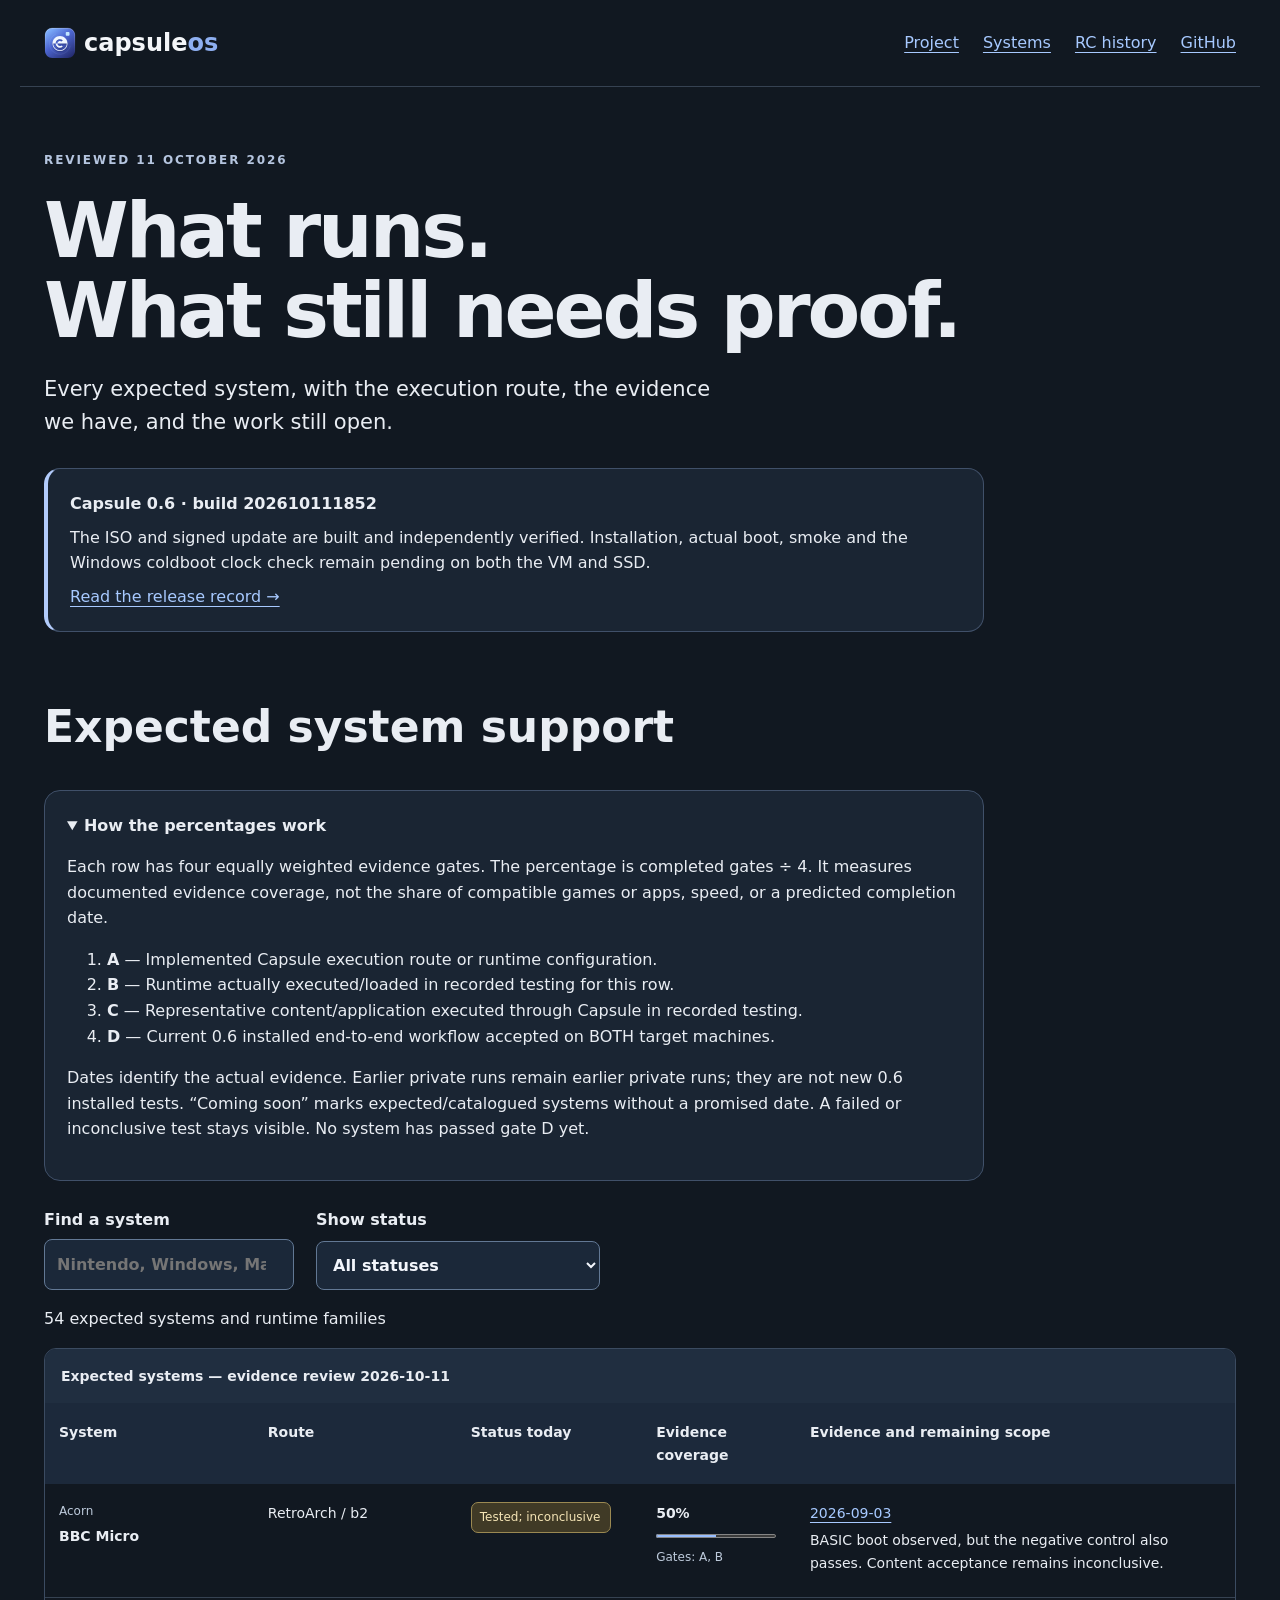
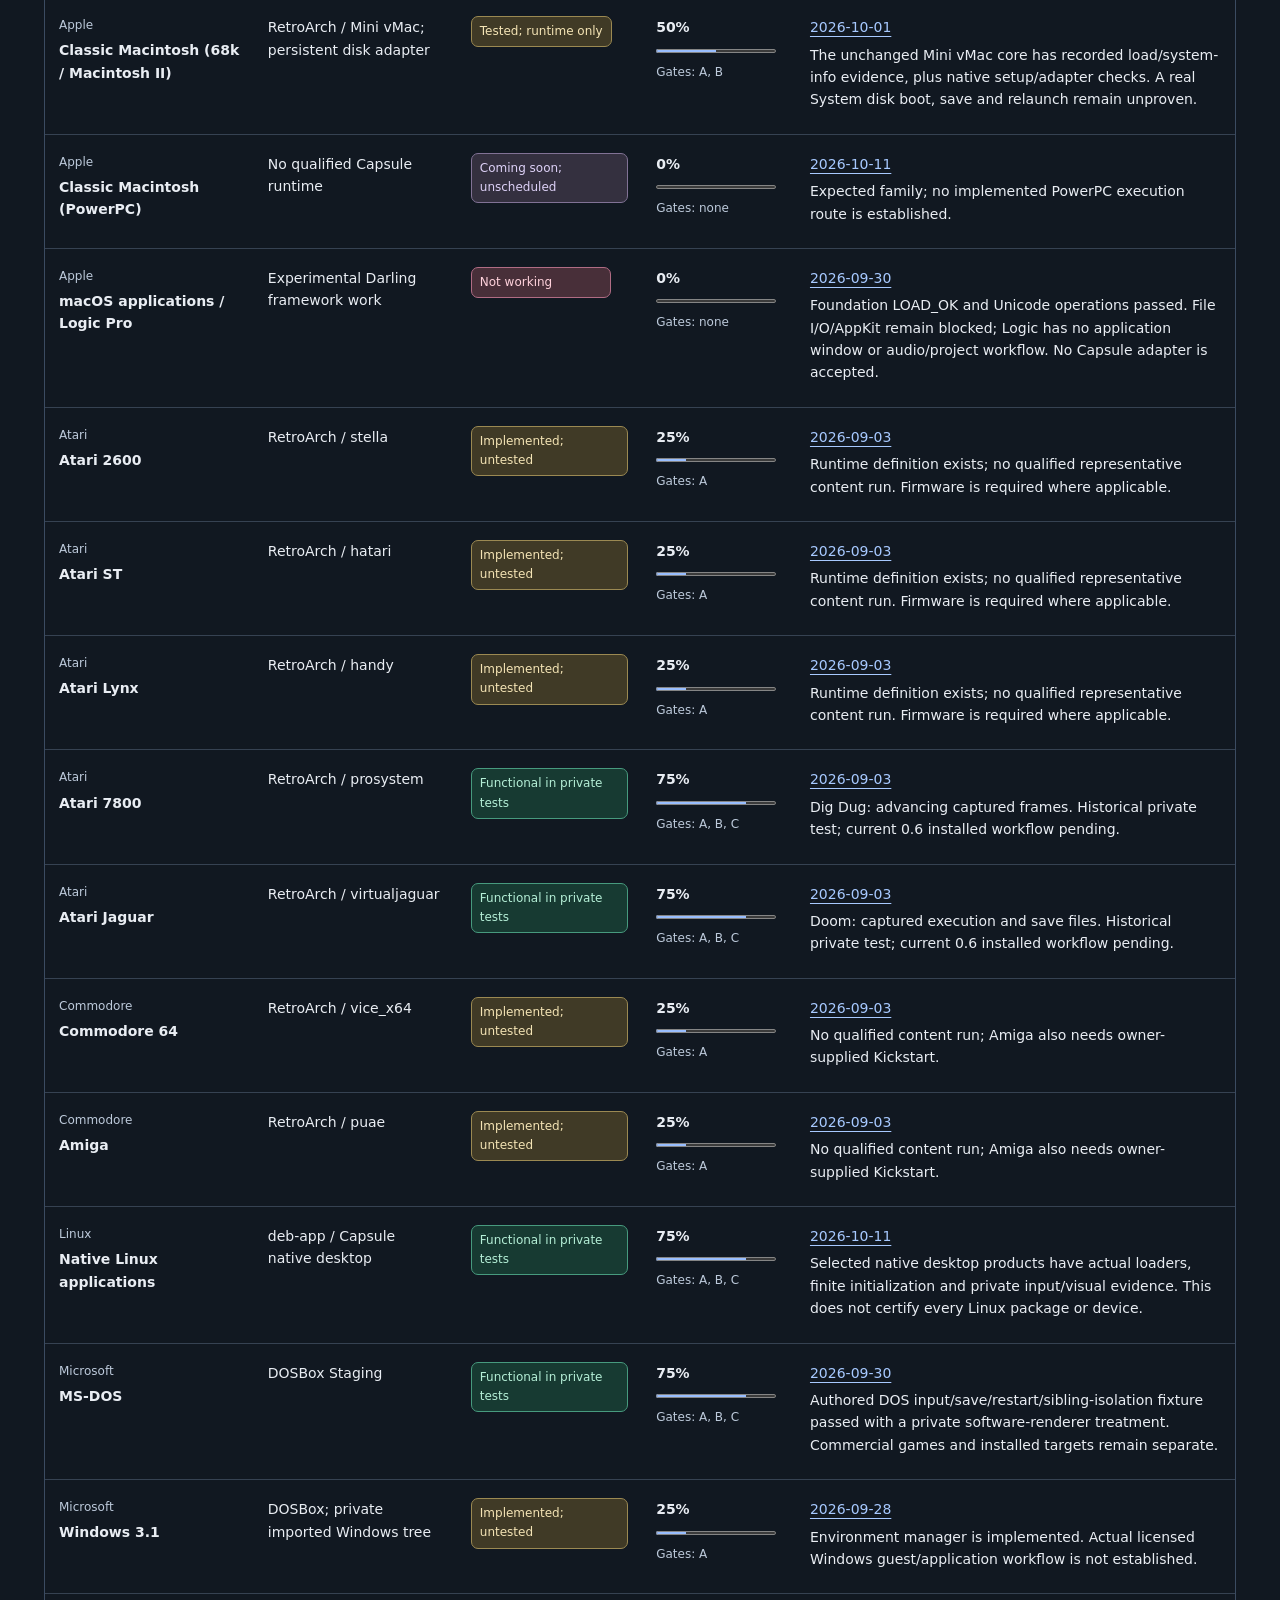
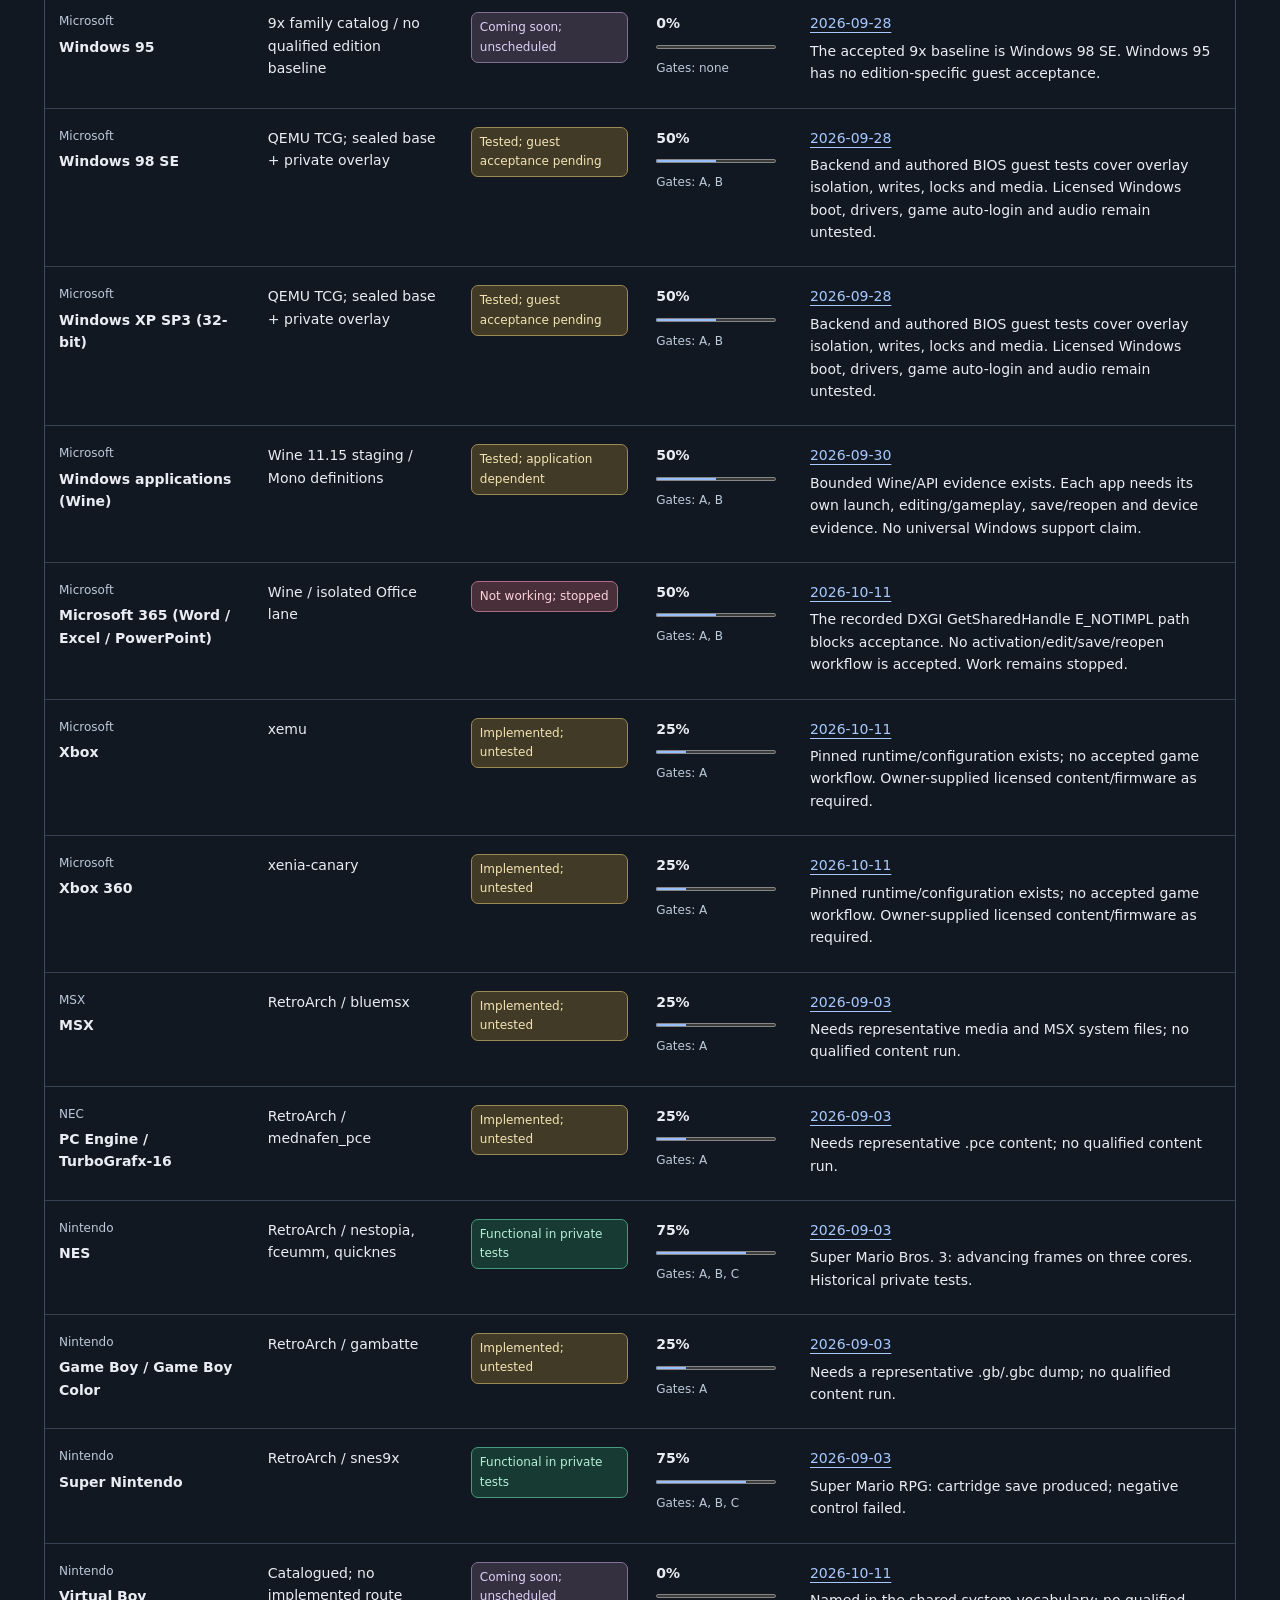
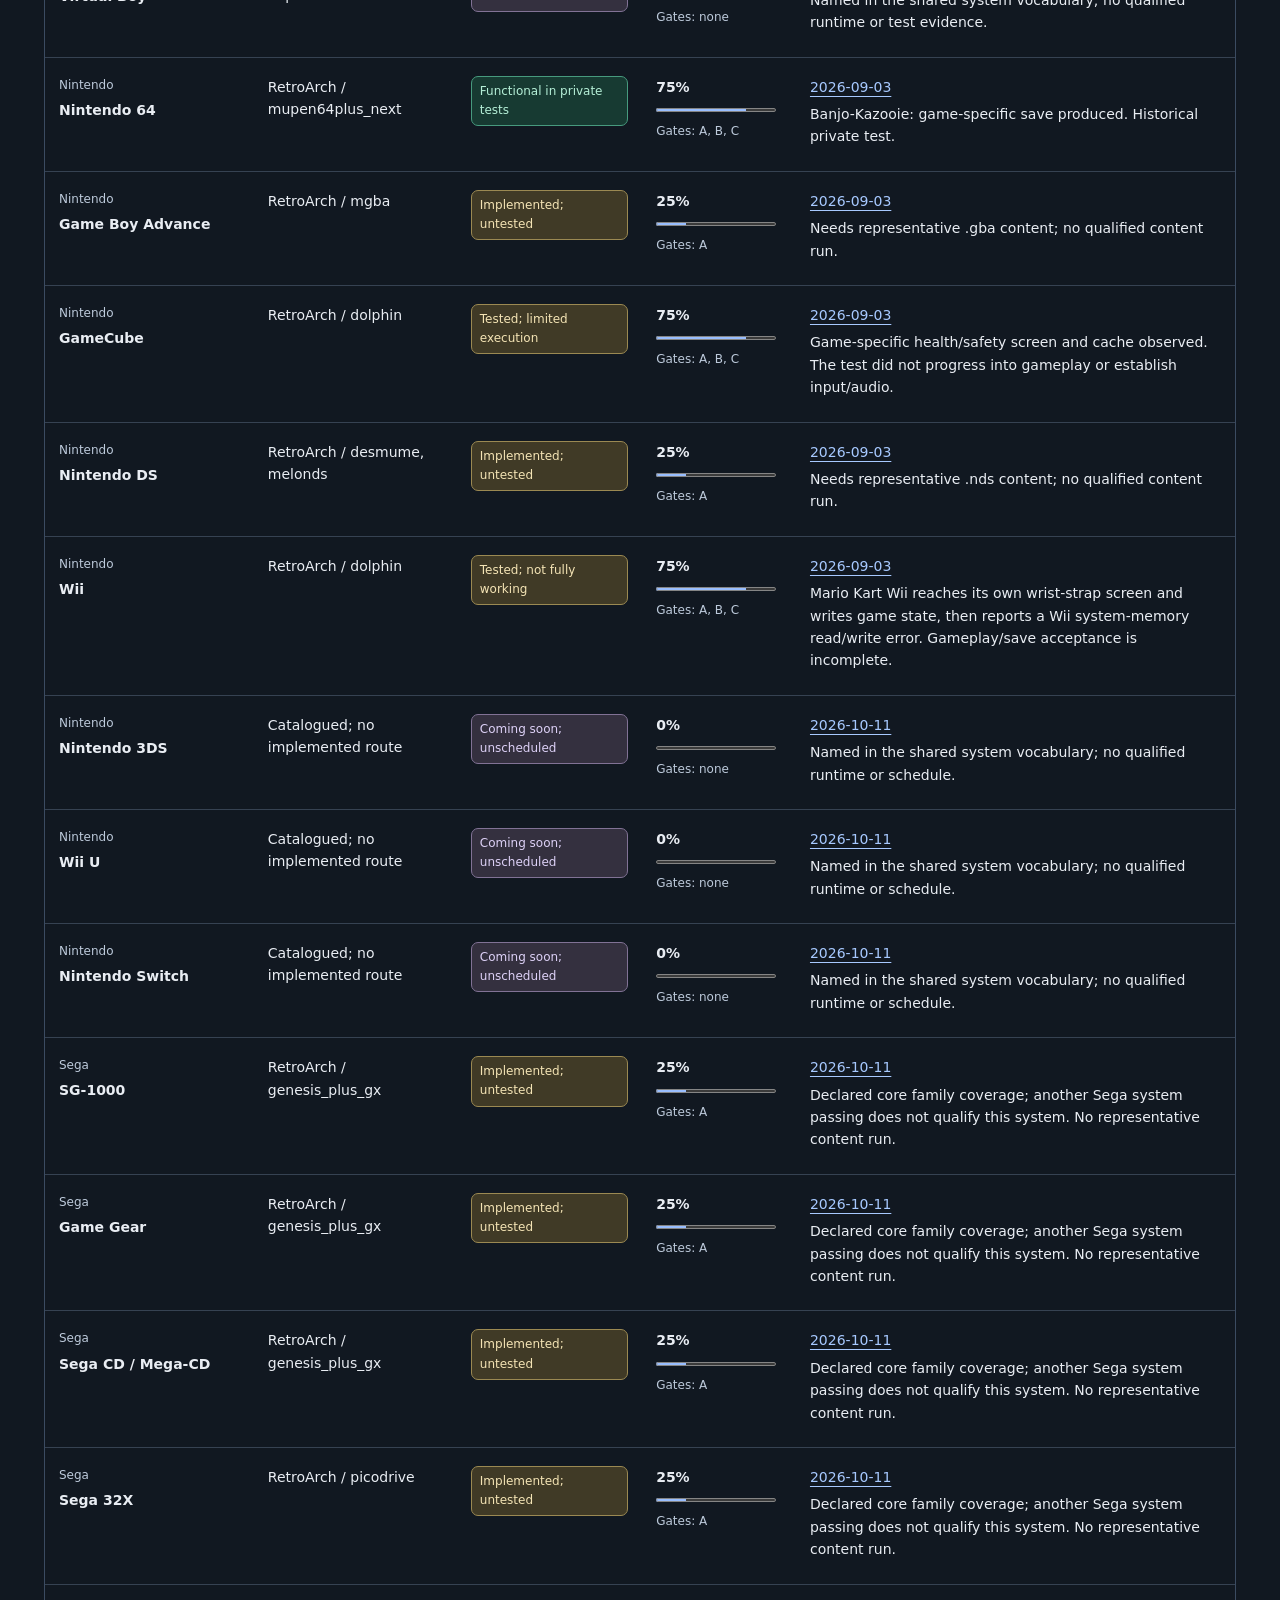
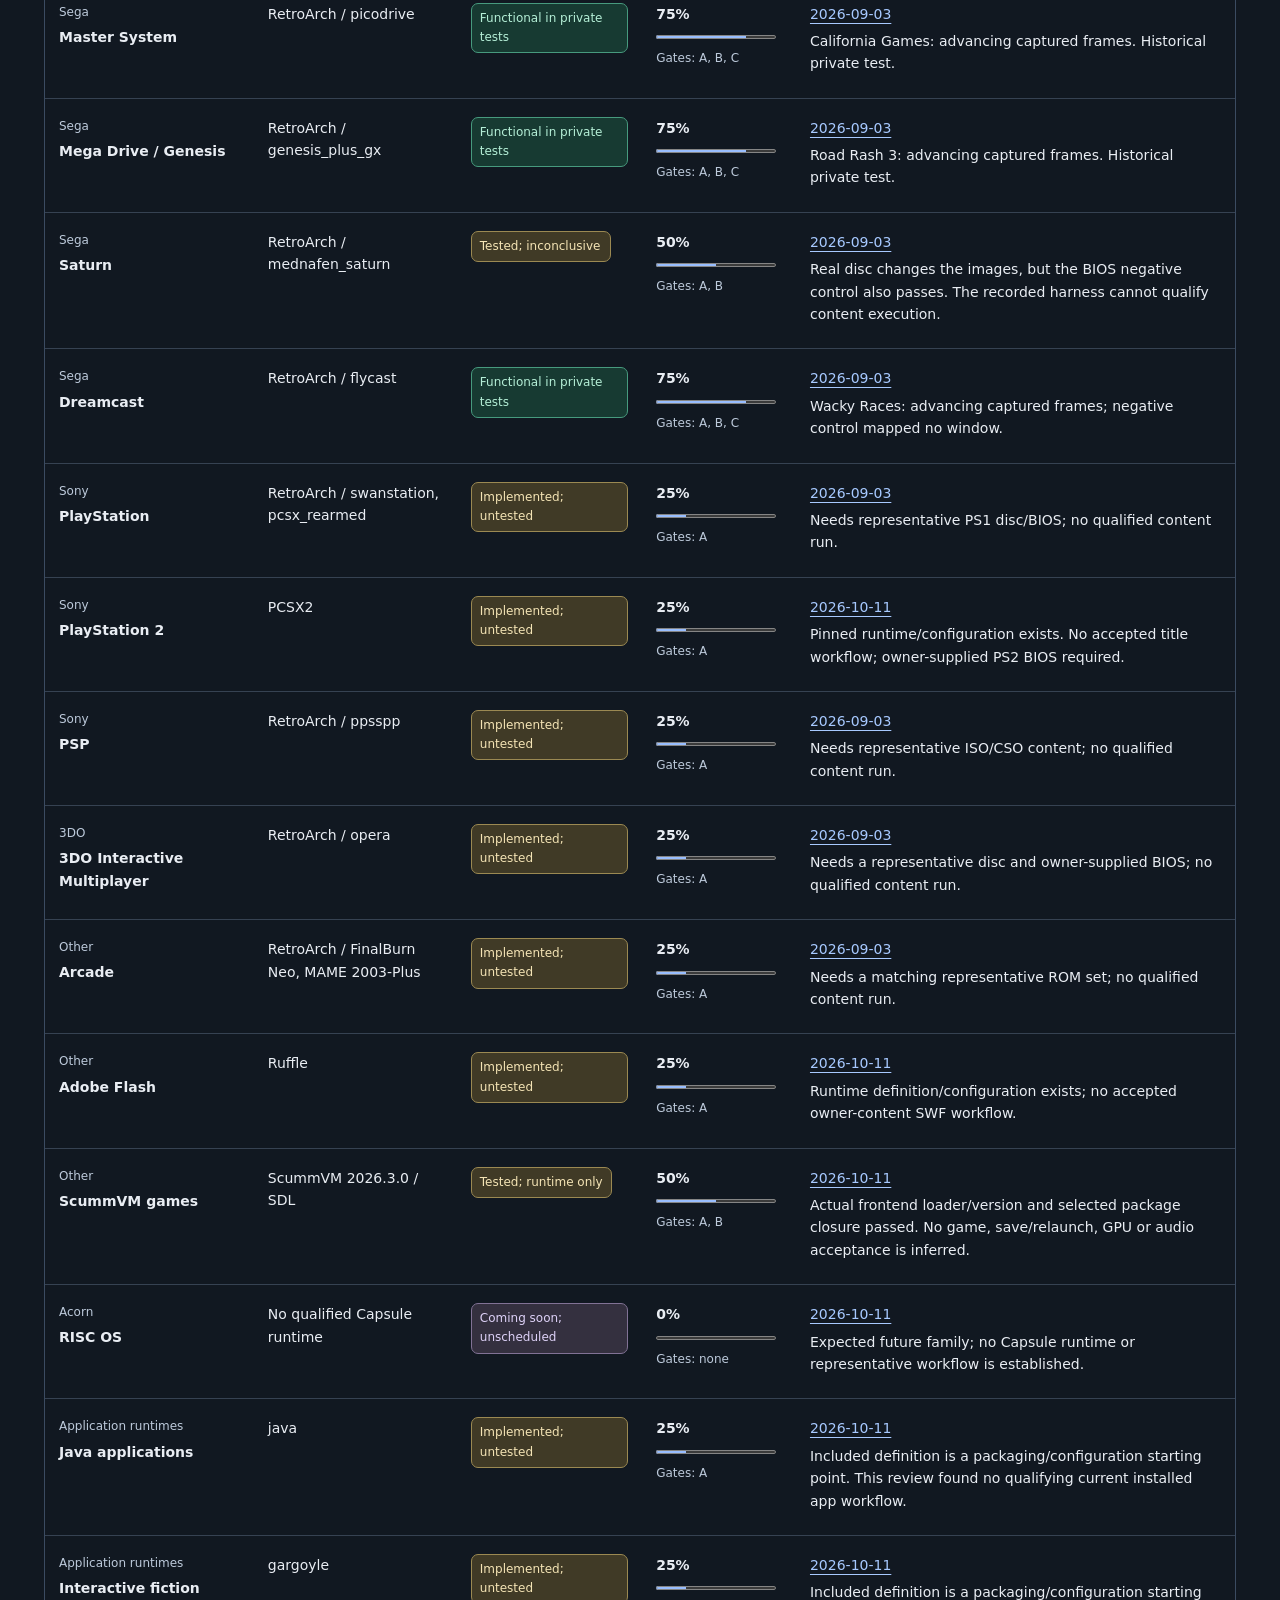
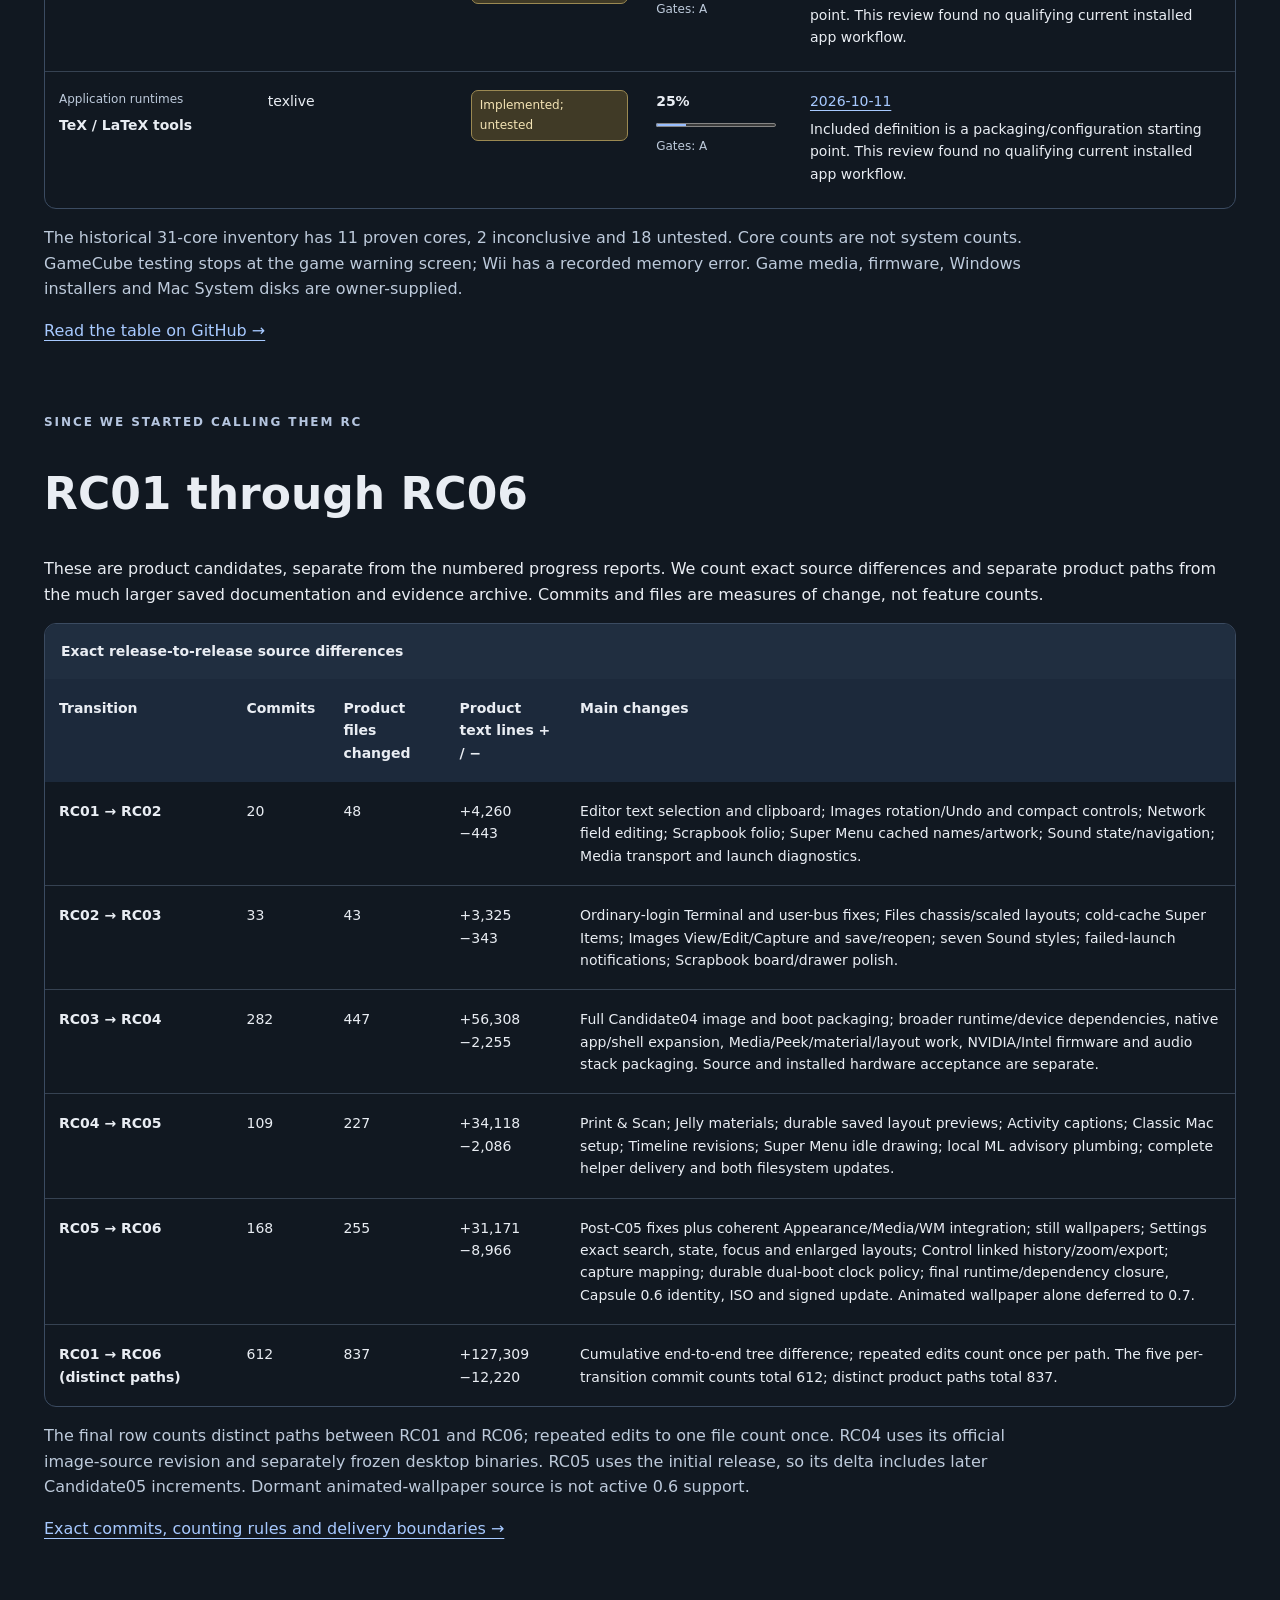
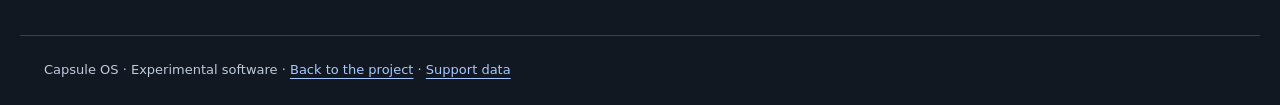
==== support.html @ b817afa3 "Publish expected-system support evidence and RC01-06 change history" ====
<!doctype html><html lang="en"><head><meta charset="utf-8"><meta name="viewport" content="width=device-width,initial-scale=1"><meta name="description" content="Capsule OS expected system support, dated testing evidence, and release candidate changes."><title>Capsule OS — Support and release history</title><link rel="icon" href="assets/encapsulator.svg"><link rel="stylesheet" href="support.css"><script src="support.js" defer></script></head><body><a class="skip" href="#main">Skip to support table</a><header><a class="brand" href="index.html"><img src="assets/encapsulator.svg" width="32" height="32" alt="">capsule<span>os</span></a><nav aria-label="Main navigation"><a href="index.html">Project</a><a href="#systems">Systems</a><a href="#history">RC history</a><a href="https://github.com/JonAlexInc/capsule-os">GitHub</a></nav></header><main id="main"><section class="intro"><p class="eyebrow">REVIEWED 11 OCTOBER 2026</p><h1>What runs.<br>What still needs proof.</h1><p>Every expected system, with the execution route, the evidence we have, and the work still open.</p><div class="release"><strong>Capsule 0.6 · build 202610111852</strong><p>The ISO and signed update are built and independently verified. Installation, actual boot, smoke and the Windows coldboot clock check remain pending on both the VM and SSD.</p><a href="CANDIDATE06-RELEASE-STATUS.md">Read the release record →</a></div></section><section id="systems"><h2>Expected system support</h2><details open class="method"><summary>How the percentages work</summary><p>Each row has four equally weighted evidence gates. The percentage is completed gates ÷ 4. It measures documented evidence coverage, not the share of compatible games or apps, speed, or a predicted completion date.</p><ol><li><strong>A</strong> — Implemented Capsule execution route or runtime configuration.</li><li><strong>B</strong> — Runtime actually executed/loaded in recorded testing for this row.</li><li><strong>C</strong> — Representative content/application executed through Capsule in recorded testing.</li><li><strong>D</strong> — Current 0.6 installed end-to-end workflow accepted on BOTH target machines.</li></ol><p>Dates identify the actual evidence. Earlier private runs remain earlier private runs; they are not new 0.6 installed tests. “Coming soon” marks expected/catalogued systems without a promised date. A failed or inconclusive test stays visible. No system has passed gate D yet.</p></details><div class="filters"><label>Find a system <input id="search" type="search" placeholder="Nintendo, Windows, Mac…"></label><label>Show status <select id="state"><option value="all">All statuses</option><option value="Functional">Functional in private tests</option><option value="Tested">Tested / incomplete</option><option value="Implemented">Implemented / untested</option><option value="Not working">Not working</option><option value="Coming soon">Coming soon</option></select></label></div><p id="count" aria-live="polite">54 expected systems and runtime families</p><div class="table-wrap" tabindex="0" role="region" aria-label="Expected system support table, scroll horizontally on small screens"><table><caption>Expected systems — evidence review 2026-10-11</caption><thead><tr><th scope="col">System</th><th scope="col">Route</th><th scope="col">Status today</th><th scope="col">Evidence coverage</th><th scope="col">Evidence and remaining scope</th></tr></thead><tbody><tr data-state="Tested; inconclusive"><th scope="row"><small>Acorn</small>BBC Micro</th><td>RetroArch / b2</td><td><span class="badge partial">Tested; inconclusive</span></td><td><strong>50%</strong><progress value="50" max="100" aria-label="BBC Micro evidence coverage 50 percent"></progress><small>Gates: A, B</small></td><td><a href="https://github.com/JonAlexInc/capsule-os/blob/master/docs/SUPPORT-EVIDENCE.md#historical-console-tests">2026-09-03</a><p>BASIC boot observed, but the negative control also passes. Content acceptance remains inconclusive.</p></td></tr><tr data-state="Tested; runtime only"><th scope="row"><small>Apple</small>Classic Macintosh (68k / Macintosh II)</th><td>RetroArch / Mini vMac; persistent disk adapter</td><td><span class="badge partial">Tested; runtime only</span></td><td><strong>50%</strong><progress value="50" max="100" aria-label="Classic Macintosh (68k / Macintosh II) evidence coverage 50 percent"></progress><small>Gates: A, B</small></td><td><a href="https://github.com/JonAlexInc/capsule-os/blob/master/docs/SUPPORT-EVIDENCE.md#candidate05-installed-filesystems">2026-10-01</a><p>The unchanged Mini vMac core has recorded load/system-info evidence, plus native setup/adapter checks. A real System disk boot, save and relaunch remain unproven.</p></td></tr><tr data-state="Coming soon; unscheduled"><th scope="row"><small>Apple</small>Classic Macintosh (PowerPC)</th><td>No qualified Capsule runtime</td><td><span class="badge planned">Coming soon; unscheduled</span></td><td><strong>0%</strong><progress value="0" max="100" aria-label="Classic Macintosh (PowerPC) evidence coverage 0 percent"></progress><small>Gates: none</small></td><td><a href="https://github.com/JonAlexInc/capsule-os/blob/master/docs/SUPPORT-EVIDENCE.md#classic-mac-and-macos">2026-10-11</a><p>Expected family; no implemented PowerPC execution route is established.</p></td></tr><tr data-state="Not working"><th scope="row"><small>Apple</small>macOS applications / Logic Pro</th><td>Experimental Darling framework work</td><td><span class="badge blocked">Not working</span></td><td><strong>0%</strong><progress value="0" max="100" aria-label="macOS applications / Logic Pro evidence coverage 0 percent"></progress><small>Gates: none</small></td><td><a href="https://github.com/JonAlexInc/capsule-os/blob/master/docs/SUPPORT-EVIDENCE.md#classic-mac-and-macos">2026-09-30</a><p>Foundation LOAD_OK and Unicode operations passed. File I/O/AppKit remain blocked; Logic has no application window or audio/project workflow. No Capsule adapter is accepted.</p></td></tr><tr data-state="Implemented; untested"><th scope="row"><small>Atari</small>Atari 2600</th><td>RetroArch / stella</td><td><span class="badge partial">Implemented; untested</span></td><td><strong>25%</strong><progress value="25" max="100" aria-label="Atari 2600 evidence coverage 25 percent"></progress><small>Gates: A</small></td><td><a href="https://github.com/JonAlexInc/capsule-os/blob/master/docs/SUPPORT-EVIDENCE.md#historical-console-tests">2026-09-03</a><p>Runtime definition exists; no qualified representative content run. Firmware is required where applicable.</p></td></tr><tr data-state="Implemented; untested"><th scope="row"><small>Atari</small>Atari ST</th><td>RetroArch / hatari</td><td><span class="badge partial">Implemented; untested</span></td><td><strong>25%</strong><progress value="25" max="100" aria-label="Atari ST evidence coverage 25 percent"></progress><small>Gates: A</small></td><td><a href="https://github.com/JonAlexInc/capsule-os/blob/master/docs/SUPPORT-EVIDENCE.md#historical-console-tests">2026-09-03</a><p>Runtime definition exists; no qualified representative content run. Firmware is required where applicable.</p></td></tr><tr data-state="Implemented; untested"><th scope="row"><small>Atari</small>Atari Lynx</th><td>RetroArch / handy</td><td><span class="badge partial">Implemented; untested</span></td><td><strong>25%</strong><progress value="25" max="100" aria-label="Atari Lynx evidence coverage 25 percent"></progress><small>Gates: A</small></td><td><a href="https://github.com/JonAlexInc/capsule-os/blob/master/docs/SUPPORT-EVIDENCE.md#historical-console-tests">2026-09-03</a><p>Runtime definition exists; no qualified representative content run. Firmware is required where applicable.</p></td></tr><tr data-state="Functional in private tests"><th scope="row"><small>Atari</small>Atari 7800</th><td>RetroArch / prosystem</td><td><span class="badge functional">Functional in private tests</span></td><td><strong>75%</strong><progress value="75" max="100" aria-label="Atari 7800 evidence coverage 75 percent"></progress><small>Gates: A, B, C</small></td><td><a href="https://github.com/JonAlexInc/capsule-os/blob/master/docs/SUPPORT-EVIDENCE.md#historical-console-tests">2026-09-03</a><p>Dig Dug: advancing captured frames. Historical private test; current 0.6 installed workflow pending.</p></td></tr><tr data-state="Functional in private tests"><th scope="row"><small>Atari</small>Atari Jaguar</th><td>RetroArch / virtualjaguar</td><td><span class="badge functional">Functional in private tests</span></td><td><strong>75%</strong><progress value="75" max="100" aria-label="Atari Jaguar evidence coverage 75 percent"></progress><small>Gates: A, B, C</small></td><td><a href="https://github.com/JonAlexInc/capsule-os/blob/master/docs/SUPPORT-EVIDENCE.md#historical-console-tests">2026-09-03</a><p>Doom: captured execution and save files. Historical private test; current 0.6 installed workflow pending.</p></td></tr><tr data-state="Implemented; untested"><th scope="row"><small>Commodore</small>Commodore 64</th><td>RetroArch / vice_x64</td><td><span class="badge partial">Implemented; untested</span></td><td><strong>25%</strong><progress value="25" max="100" aria-label="Commodore 64 evidence coverage 25 percent"></progress><small>Gates: A</small></td><td><a href="https://github.com/JonAlexInc/capsule-os/blob/master/docs/SUPPORT-EVIDENCE.md#historical-console-tests">2026-09-03</a><p>No qualified content run; Amiga also needs owner-supplied Kickstart.</p></td></tr><tr data-state="Implemented; untested"><th scope="row"><small>Commodore</small>Amiga</th><td>RetroArch / puae</td><td><span class="badge partial">Implemented; untested</span></td><td><strong>25%</strong><progress value="25" max="100" aria-label="Amiga evidence coverage 25 percent"></progress><small>Gates: A</small></td><td><a href="https://github.com/JonAlexInc/capsule-os/blob/master/docs/SUPPORT-EVIDENCE.md#historical-console-tests">2026-09-03</a><p>No qualified content run; Amiga also needs owner-supplied Kickstart.</p></td></tr><tr data-state="Functional in private tests"><th scope="row"><small>Linux</small>Native Linux applications</th><td>deb-app / Capsule native desktop</td><td><span class="badge functional">Functional in private tests</span></td><td><strong>75%</strong><progress value="75" max="100" aria-label="Native Linux applications evidence coverage 75 percent"></progress><small>Gates: A, B, C</small></td><td><a href="https://github.com/JonAlexInc/capsule-os/blob/master/docs/SUPPORT-EVIDENCE.md#candidate06-image-and-delivery">2026-10-11</a><p>Selected native desktop products have actual loaders, finite initialization and private input/visual evidence. This does not certify every Linux package or device.</p></td></tr><tr data-state="Functional in private tests"><th scope="row"><small>Microsoft</small>MS-DOS</th><td>DOSBox Staging</td><td><span class="badge functional">Functional in private tests</span></td><td><strong>75%</strong><progress value="75" max="100" aria-label="MS-DOS evidence coverage 75 percent"></progress><small>Gates: A, B, C</small></td><td><a href="https://github.com/JonAlexInc/capsule-os/blob/master/docs/SUPPORT-EVIDENCE.md#dos-private-input-and-persistence">2026-09-30</a><p>Authored DOS input/save/restart/sibling-isolation fixture passed with a private software-renderer treatment. Commercial games and installed targets remain separate.</p></td></tr><tr data-state="Implemented; untested"><th scope="row"><small>Microsoft</small>Windows 3.1</th><td>DOSBox; private imported Windows tree</td><td><span class="badge partial">Implemented; untested</span></td><td><strong>25%</strong><progress value="25" max="100" aria-label="Windows 3.1 evidence coverage 25 percent"></progress><small>Gates: A</small></td><td><a href="https://github.com/JonAlexInc/capsule-os/blob/master/docs/SUPPORT-EVIDENCE.md#windows-environment-mechanics">2026-09-28</a><p>Environment manager is implemented. Actual licensed Windows guest/application workflow is not established.</p></td></tr><tr data-state="Coming soon; unscheduled"><th scope="row"><small>Microsoft</small>Windows 95</th><td>9x family catalog / no qualified edition baseline</td><td><span class="badge planned">Coming soon; unscheduled</span></td><td><strong>0%</strong><progress value="0" max="100" aria-label="Windows 95 evidence coverage 0 percent"></progress><small>Gates: none</small></td><td><a href="https://github.com/JonAlexInc/capsule-os/blob/master/docs/SUPPORT-EVIDENCE.md#windows-environment-mechanics">2026-09-28</a><p>The accepted 9x baseline is Windows 98 SE. Windows 95 has no edition-specific guest acceptance.</p></td></tr><tr data-state="Tested; guest acceptance pending"><th scope="row"><small>Microsoft</small>Windows 98 SE</th><td>QEMU TCG; sealed base + private overlay</td><td><span class="badge partial">Tested; guest acceptance pending</span></td><td><strong>50%</strong><progress value="50" max="100" aria-label="Windows 98 SE evidence coverage 50 percent"></progress><small>Gates: A, B</small></td><td><a href="https://github.com/JonAlexInc/capsule-os/blob/master/docs/SUPPORT-EVIDENCE.md#windows-environment-mechanics">2026-09-28</a><p>Backend and authored BIOS guest tests cover overlay isolation, writes, locks and media. Licensed Windows boot, drivers, game auto-login and audio remain untested.</p></td></tr><tr data-state="Tested; guest acceptance pending"><th scope="row"><small>Microsoft</small>Windows XP SP3 (32-bit)</th><td>QEMU TCG; sealed base + private overlay</td><td><span class="badge partial">Tested; guest acceptance pending</span></td><td><strong>50%</strong><progress value="50" max="100" aria-label="Windows XP SP3 (32-bit) evidence coverage 50 percent"></progress><small>Gates: A, B</small></td><td><a href="https://github.com/JonAlexInc/capsule-os/blob/master/docs/SUPPORT-EVIDENCE.md#windows-environment-mechanics">2026-09-28</a><p>Backend and authored BIOS guest tests cover overlay isolation, writes, locks and media. Licensed Windows boot, drivers, game auto-login and audio remain untested.</p></td></tr><tr data-state="Tested; application dependent"><th scope="row"><small>Microsoft</small>Windows applications (Wine)</th><td>Wine 11.15 staging / Mono definitions</td><td><span class="badge partial">Tested; application dependent</span></td><td><strong>50%</strong><progress value="50" max="100" aria-label="Windows applications (Wine) evidence coverage 50 percent"></progress><small>Gates: A, B</small></td><td><a href="https://github.com/JonAlexInc/capsule-os/blob/master/docs/SUPPORT-EVIDENCE.md#wine-and-microsoft-365">2026-09-30</a><p>Bounded Wine/API evidence exists. Each app needs its own launch, editing/gameplay, save/reopen and device evidence. No universal Windows support claim.</p></td></tr><tr data-state="Not working; stopped"><th scope="row"><small>Microsoft</small>Microsoft 365 (Word / Excel / PowerPoint)</th><td>Wine / isolated Office lane</td><td><span class="badge blocked">Not working; stopped</span></td><td><strong>50%</strong><progress value="50" max="100" aria-label="Microsoft 365 (Word / Excel / PowerPoint) evidence coverage 50 percent"></progress><small>Gates: A, B</small></td><td><a href="https://github.com/JonAlexInc/capsule-os/blob/master/docs/SUPPORT-EVIDENCE.md#wine-and-microsoft-365">2026-10-11</a><p>The recorded DXGI GetSharedHandle E_NOTIMPL path blocks acceptance. No activation/edit/save/reopen workflow is accepted. Work remains stopped.</p></td></tr><tr data-state="Implemented; untested"><th scope="row"><small>Microsoft</small>Xbox</th><td>xemu</td><td><span class="badge partial">Implemented; untested</span></td><td><strong>25%</strong><progress value="25" max="100" aria-label="Xbox evidence coverage 25 percent"></progress><small>Gates: A</small></td><td><a href="https://github.com/JonAlexInc/capsule-os/blob/master/docs/SUPPORT-EVIDENCE.md#runtime-definition-state">2026-10-11</a><p>Pinned runtime/configuration exists; no accepted game workflow. Owner-supplied licensed content/firmware as required.</p></td></tr><tr data-state="Implemented; untested"><th scope="row"><small>Microsoft</small>Xbox 360</th><td>xenia-canary</td><td><span class="badge partial">Implemented; untested</span></td><td><strong>25%</strong><progress value="25" max="100" aria-label="Xbox 360 evidence coverage 25 percent"></progress><small>Gates: A</small></td><td><a href="https://github.com/JonAlexInc/capsule-os/blob/master/docs/SUPPORT-EVIDENCE.md#runtime-definition-state">2026-10-11</a><p>Pinned runtime/configuration exists; no accepted game workflow. Owner-supplied licensed content/firmware as required.</p></td></tr><tr data-state="Implemented; untested"><th scope="row"><small>MSX</small>MSX</th><td>RetroArch / bluemsx</td><td><span class="badge partial">Implemented; untested</span></td><td><strong>25%</strong><progress value="25" max="100" aria-label="MSX evidence coverage 25 percent"></progress><small>Gates: A</small></td><td><a href="https://github.com/JonAlexInc/capsule-os/blob/master/docs/SUPPORT-EVIDENCE.md#historical-console-tests">2026-09-03</a><p>Needs representative media and MSX system files; no qualified content run.</p></td></tr><tr data-state="Implemented; untested"><th scope="row"><small>NEC</small>PC Engine / TurboGrafx-16</th><td>RetroArch / mednafen_pce</td><td><span class="badge partial">Implemented; untested</span></td><td><strong>25%</strong><progress value="25" max="100" aria-label="PC Engine / TurboGrafx-16 evidence coverage 25 percent"></progress><small>Gates: A</small></td><td><a href="https://github.com/JonAlexInc/capsule-os/blob/master/docs/SUPPORT-EVIDENCE.md#historical-console-tests">2026-09-03</a><p>Needs representative .pce content; no qualified content run.</p></td></tr><tr data-state="Functional in private tests"><th scope="row"><small>Nintendo</small>NES</th><td>RetroArch / nestopia, fceumm, quicknes</td><td><span class="badge functional">Functional in private tests</span></td><td><strong>75%</strong><progress value="75" max="100" aria-label="NES evidence coverage 75 percent"></progress><small>Gates: A, B, C</small></td><td><a href="https://github.com/JonAlexInc/capsule-os/blob/master/docs/SUPPORT-EVIDENCE.md#historical-console-tests">2026-09-03</a><p>Super Mario Bros. 3: advancing frames on three cores. Historical private tests.</p></td></tr><tr data-state="Implemented; untested"><th scope="row"><small>Nintendo</small>Game Boy / Game Boy Color</th><td>RetroArch / gambatte</td><td><span class="badge partial">Implemented; untested</span></td><td><strong>25%</strong><progress value="25" max="100" aria-label="Game Boy / Game Boy Color evidence coverage 25 percent"></progress><small>Gates: A</small></td><td><a href="https://github.com/JonAlexInc/capsule-os/blob/master/docs/SUPPORT-EVIDENCE.md#historical-console-tests">2026-09-03</a><p>Needs a representative .gb/.gbc dump; no qualified content run.</p></td></tr><tr data-state="Functional in private tests"><th scope="row"><small>Nintendo</small>Super Nintendo</th><td>RetroArch / snes9x</td><td><span class="badge functional">Functional in private tests</span></td><td><strong>75%</strong><progress value="75" max="100" aria-label="Super Nintendo evidence coverage 75 percent"></progress><small>Gates: A, B, C</small></td><td><a href="https://github.com/JonAlexInc/capsule-os/blob/master/docs/SUPPORT-EVIDENCE.md#historical-console-tests">2026-09-03</a><p>Super Mario RPG: cartridge save produced; negative control failed.</p></td></tr><tr data-state="Coming soon; unscheduled"><th scope="row"><small>Nintendo</small>Virtual Boy</th><td>Catalogued; no implemented route</td><td><span class="badge planned">Coming soon; unscheduled</span></td><td><strong>0%</strong><progress value="0" max="100" aria-label="Virtual Boy evidence coverage 0 percent"></progress><small>Gates: none</small></td><td><a href="https://github.com/JonAlexInc/capsule-os/blob/master/docs/SUPPORT-EVIDENCE.md#expected-catalog">2026-10-11</a><p>Named in the shared system vocabulary; no qualified runtime or test evidence.</p></td></tr><tr data-state="Functional in private tests"><th scope="row"><small>Nintendo</small>Nintendo 64</th><td>RetroArch / mupen64plus_next</td><td><span class="badge functional">Functional in private tests</span></td><td><strong>75%</strong><progress value="75" max="100" aria-label="Nintendo 64 evidence coverage 75 percent"></progress><small>Gates: A, B, C</small></td><td><a href="https://github.com/JonAlexInc/capsule-os/blob/master/docs/SUPPORT-EVIDENCE.md#historical-console-tests">2026-09-03</a><p>Banjo-Kazooie: game-specific save produced. Historical private test.</p></td></tr><tr data-state="Implemented; untested"><th scope="row"><small>Nintendo</small>Game Boy Advance</th><td>RetroArch / mgba</td><td><span class="badge partial">Implemented; untested</span></td><td><strong>25%</strong><progress value="25" max="100" aria-label="Game Boy Advance evidence coverage 25 percent"></progress><small>Gates: A</small></td><td><a href="https://github.com/JonAlexInc/capsule-os/blob/master/docs/SUPPORT-EVIDENCE.md#historical-console-tests">2026-09-03</a><p>Needs representative .gba content; no qualified content run.</p></td></tr><tr data-state="Tested; limited execution"><th scope="row"><small>Nintendo</small>GameCube</th><td>RetroArch / dolphin</td><td><span class="badge partial">Tested; limited execution</span></td><td><strong>75%</strong><progress value="75" max="100" aria-label="GameCube evidence coverage 75 percent"></progress><small>Gates: A, B, C</small></td><td><a href="https://github.com/JonAlexInc/capsule-os/blob/master/docs/SUPPORT-EVIDENCE.md#historical-console-tests">2026-09-03</a><p>Game-specific health/safety screen and cache observed. The test did not progress into gameplay or establish input/audio.</p></td></tr><tr data-state="Implemented; untested"><th scope="row"><small>Nintendo</small>Nintendo DS</th><td>RetroArch / desmume, melonds</td><td><span class="badge partial">Implemented; untested</span></td><td><strong>25%</strong><progress value="25" max="100" aria-label="Nintendo DS evidence coverage 25 percent"></progress><small>Gates: A</small></td><td><a href="https://github.com/JonAlexInc/capsule-os/blob/master/docs/SUPPORT-EVIDENCE.md#historical-console-tests">2026-09-03</a><p>Needs representative .nds content; no qualified content run.</p></td></tr><tr data-state="Tested; not fully working"><th scope="row"><small>Nintendo</small>Wii</th><td>RetroArch / dolphin</td><td><span class="badge partial">Tested; not fully working</span></td><td><strong>75%</strong><progress value="75" max="100" aria-label="Wii evidence coverage 75 percent"></progress><small>Gates: A, B, C</small></td><td><a href="https://github.com/JonAlexInc/capsule-os/blob/master/docs/SUPPORT-EVIDENCE.md#historical-console-tests">2026-09-03</a><p>Mario Kart Wii reaches its own wrist-strap screen and writes game state, then reports a Wii system-memory read/write error. Gameplay/save acceptance is incomplete.</p></td></tr><tr data-state="Coming soon; unscheduled"><th scope="row"><small>Nintendo</small>Nintendo 3DS</th><td>Catalogued; no implemented route</td><td><span class="badge planned">Coming soon; unscheduled</span></td><td><strong>0%</strong><progress value="0" max="100" aria-label="Nintendo 3DS evidence coverage 0 percent"></progress><small>Gates: none</small></td><td><a href="https://github.com/JonAlexInc/capsule-os/blob/master/docs/SUPPORT-EVIDENCE.md#expected-catalog">2026-10-11</a><p>Named in the shared system vocabulary; no qualified runtime or schedule.</p></td></tr><tr data-state="Coming soon; unscheduled"><th scope="row"><small>Nintendo</small>Wii U</th><td>Catalogued; no implemented route</td><td><span class="badge planned">Coming soon; unscheduled</span></td><td><strong>0%</strong><progress value="0" max="100" aria-label="Wii U evidence coverage 0 percent"></progress><small>Gates: none</small></td><td><a href="https://github.com/JonAlexInc/capsule-os/blob/master/docs/SUPPORT-EVIDENCE.md#expected-catalog">2026-10-11</a><p>Named in the shared system vocabulary; no qualified runtime or schedule.</p></td></tr><tr data-state="Coming soon; unscheduled"><th scope="row"><small>Nintendo</small>Nintendo Switch</th><td>Catalogued; no implemented route</td><td><span class="badge planned">Coming soon; unscheduled</span></td><td><strong>0%</strong><progress value="0" max="100" aria-label="Nintendo Switch evidence coverage 0 percent"></progress><small>Gates: none</small></td><td><a href="https://github.com/JonAlexInc/capsule-os/blob/master/docs/SUPPORT-EVIDENCE.md#expected-catalog">2026-10-11</a><p>Named in the shared system vocabulary; no qualified runtime or schedule.</p></td></tr><tr data-state="Implemented; untested"><th scope="row"><small>Sega</small>SG-1000</th><td>RetroArch / genesis_plus_gx</td><td><span class="badge partial">Implemented; untested</span></td><td><strong>25%</strong><progress value="25" max="100" aria-label="SG-1000 evidence coverage 25 percent"></progress><small>Gates: A</small></td><td><a href="https://github.com/JonAlexInc/capsule-os/blob/master/docs/SUPPORT-EVIDENCE.md#runtime-definition-state">2026-10-11</a><p>Declared core family coverage; another Sega system passing does not qualify this system. No representative content run.</p></td></tr><tr data-state="Implemented; untested"><th scope="row"><small>Sega</small>Game Gear</th><td>RetroArch / genesis_plus_gx</td><td><span class="badge partial">Implemented; untested</span></td><td><strong>25%</strong><progress value="25" max="100" aria-label="Game Gear evidence coverage 25 percent"></progress><small>Gates: A</small></td><td><a href="https://github.com/JonAlexInc/capsule-os/blob/master/docs/SUPPORT-EVIDENCE.md#runtime-definition-state">2026-10-11</a><p>Declared core family coverage; another Sega system passing does not qualify this system. No representative content run.</p></td></tr><tr data-state="Implemented; untested"><th scope="row"><small>Sega</small>Sega CD / Mega-CD</th><td>RetroArch / genesis_plus_gx</td><td><span class="badge partial">Implemented; untested</span></td><td><strong>25%</strong><progress value="25" max="100" aria-label="Sega CD / Mega-CD evidence coverage 25 percent"></progress><small>Gates: A</small></td><td><a href="https://github.com/JonAlexInc/capsule-os/blob/master/docs/SUPPORT-EVIDENCE.md#runtime-definition-state">2026-10-11</a><p>Declared core family coverage; another Sega system passing does not qualify this system. No representative content run.</p></td></tr><tr data-state="Implemented; untested"><th scope="row"><small>Sega</small>Sega 32X</th><td>RetroArch / picodrive</td><td><span class="badge partial">Implemented; untested</span></td><td><strong>25%</strong><progress value="25" max="100" aria-label="Sega 32X evidence coverage 25 percent"></progress><small>Gates: A</small></td><td><a href="https://github.com/JonAlexInc/capsule-os/blob/master/docs/SUPPORT-EVIDENCE.md#runtime-definition-state">2026-10-11</a><p>Declared core family coverage; another Sega system passing does not qualify this system. No representative content run.</p></td></tr><tr data-state="Functional in private tests"><th scope="row"><small>Sega</small>Master System</th><td>RetroArch / picodrive</td><td><span class="badge functional">Functional in private tests</span></td><td><strong>75%</strong><progress value="75" max="100" aria-label="Master System evidence coverage 75 percent"></progress><small>Gates: A, B, C</small></td><td><a href="https://github.com/JonAlexInc/capsule-os/blob/master/docs/SUPPORT-EVIDENCE.md#historical-console-tests">2026-09-03</a><p>California Games: advancing captured frames. Historical private test.</p></td></tr><tr data-state="Functional in private tests"><th scope="row"><small>Sega</small>Mega Drive / Genesis</th><td>RetroArch / genesis_plus_gx</td><td><span class="badge functional">Functional in private tests</span></td><td><strong>75%</strong><progress value="75" max="100" aria-label="Mega Drive / Genesis evidence coverage 75 percent"></progress><small>Gates: A, B, C</small></td><td><a href="https://github.com/JonAlexInc/capsule-os/blob/master/docs/SUPPORT-EVIDENCE.md#historical-console-tests">2026-09-03</a><p>Road Rash 3: advancing captured frames. Historical private test.</p></td></tr><tr data-state="Tested; inconclusive"><th scope="row"><small>Sega</small>Saturn</th><td>RetroArch / mednafen_saturn</td><td><span class="badge partial">Tested; inconclusive</span></td><td><strong>50%</strong><progress value="50" max="100" aria-label="Saturn evidence coverage 50 percent"></progress><small>Gates: A, B</small></td><td><a href="https://github.com/JonAlexInc/capsule-os/blob/master/docs/SUPPORT-EVIDENCE.md#historical-console-tests">2026-09-03</a><p>Real disc changes the images, but the BIOS negative control also passes. The recorded harness cannot qualify content execution.</p></td></tr><tr data-state="Functional in private tests"><th scope="row"><small>Sega</small>Dreamcast</th><td>RetroArch / flycast</td><td><span class="badge functional">Functional in private tests</span></td><td><strong>75%</strong><progress value="75" max="100" aria-label="Dreamcast evidence coverage 75 percent"></progress><small>Gates: A, B, C</small></td><td><a href="https://github.com/JonAlexInc/capsule-os/blob/master/docs/SUPPORT-EVIDENCE.md#historical-console-tests">2026-09-03</a><p>Wacky Races: advancing captured frames; negative control mapped no window.</p></td></tr><tr data-state="Implemented; untested"><th scope="row"><small>Sony</small>PlayStation</th><td>RetroArch / swanstation, pcsx_rearmed</td><td><span class="badge partial">Implemented; untested</span></td><td><strong>25%</strong><progress value="25" max="100" aria-label="PlayStation evidence coverage 25 percent"></progress><small>Gates: A</small></td><td><a href="https://github.com/JonAlexInc/capsule-os/blob/master/docs/SUPPORT-EVIDENCE.md#historical-console-tests">2026-09-03</a><p>Needs representative PS1 disc/BIOS; no qualified content run.</p></td></tr><tr data-state="Implemented; untested"><th scope="row"><small>Sony</small>PlayStation 2</th><td>PCSX2</td><td><span class="badge partial">Implemented; untested</span></td><td><strong>25%</strong><progress value="25" max="100" aria-label="PlayStation 2 evidence coverage 25 percent"></progress><small>Gates: A</small></td><td><a href="https://github.com/JonAlexInc/capsule-os/blob/master/docs/SUPPORT-EVIDENCE.md#runtime-definition-state">2026-10-11</a><p>Pinned runtime/configuration exists. No accepted title workflow; owner-supplied PS2 BIOS required.</p></td></tr><tr data-state="Implemented; untested"><th scope="row"><small>Sony</small>PSP</th><td>RetroArch / ppsspp</td><td><span class="badge partial">Implemented; untested</span></td><td><strong>25%</strong><progress value="25" max="100" aria-label="PSP evidence coverage 25 percent"></progress><small>Gates: A</small></td><td><a href="https://github.com/JonAlexInc/capsule-os/blob/master/docs/SUPPORT-EVIDENCE.md#historical-console-tests">2026-09-03</a><p>Needs representative ISO/CSO content; no qualified content run.</p></td></tr><tr data-state="Implemented; untested"><th scope="row"><small>3DO</small>3DO Interactive Multiplayer</th><td>RetroArch / opera</td><td><span class="badge partial">Implemented; untested</span></td><td><strong>25%</strong><progress value="25" max="100" aria-label="3DO Interactive Multiplayer evidence coverage 25 percent"></progress><small>Gates: A</small></td><td><a href="https://github.com/JonAlexInc/capsule-os/blob/master/docs/SUPPORT-EVIDENCE.md#historical-console-tests">2026-09-03</a><p>Needs a representative disc and owner-supplied BIOS; no qualified content run.</p></td></tr><tr data-state="Implemented; untested"><th scope="row"><small>Other</small>Arcade</th><td>RetroArch / FinalBurn Neo, MAME 2003-Plus</td><td><span class="badge partial">Implemented; untested</span></td><td><strong>25%</strong><progress value="25" max="100" aria-label="Arcade evidence coverage 25 percent"></progress><small>Gates: A</small></td><td><a href="https://github.com/JonAlexInc/capsule-os/blob/master/docs/SUPPORT-EVIDENCE.md#historical-console-tests">2026-09-03</a><p>Needs a matching representative ROM set; no qualified content run.</p></td></tr><tr data-state="Implemented; untested"><th scope="row"><small>Other</small>Adobe Flash</th><td>Ruffle</td><td><span class="badge partial">Implemented; untested</span></td><td><strong>25%</strong><progress value="25" max="100" aria-label="Adobe Flash evidence coverage 25 percent"></progress><small>Gates: A</small></td><td><a href="https://github.com/JonAlexInc/capsule-os/blob/master/docs/SUPPORT-EVIDENCE.md#runtime-definition-state">2026-10-11</a><p>Runtime definition/configuration exists; no accepted owner-content SWF workflow.</p></td></tr><tr data-state="Tested; runtime only"><th scope="row"><small>Other</small>ScummVM games</th><td>ScummVM 2026.3.0 / SDL</td><td><span class="badge partial">Tested; runtime only</span></td><td><strong>50%</strong><progress value="50" max="100" aria-label="ScummVM games evidence coverage 50 percent"></progress><small>Gates: A, B</small></td><td><a href="https://github.com/JonAlexInc/capsule-os/blob/master/docs/SUPPORT-EVIDENCE.md#candidate06-image-and-delivery">2026-10-11</a><p>Actual frontend loader/version and selected package closure passed. No game, save/relaunch, GPU or audio acceptance is inferred.</p></td></tr><tr data-state="Coming soon; unscheduled"><th scope="row"><small>Acorn</small>RISC OS</th><td>No qualified Capsule runtime</td><td><span class="badge planned">Coming soon; unscheduled</span></td><td><strong>0%</strong><progress value="0" max="100" aria-label="RISC OS evidence coverage 0 percent"></progress><small>Gates: none</small></td><td><a href="https://github.com/JonAlexInc/capsule-os/blob/master/docs/SUPPORT-EVIDENCE.md#classic-mac-and-macos">2026-10-11</a><p>Expected future family; no Capsule runtime or representative workflow is established.</p></td></tr><tr data-state="Implemented; untested"><th scope="row"><small>Application runtimes</small>Java applications</th><td>java</td><td><span class="badge partial">Implemented; untested</span></td><td><strong>25%</strong><progress value="25" max="100" aria-label="Java applications evidence coverage 25 percent"></progress><small>Gates: A</small></td><td><a href="https://github.com/JonAlexInc/capsule-os/blob/master/docs/SUPPORT-EVIDENCE.md#runtime-definition-state">2026-10-11</a><p>Included definition is a packaging/configuration starting point. This review found no qualifying current installed app workflow.</p></td></tr><tr data-state="Implemented; untested"><th scope="row"><small>Application runtimes</small>Interactive fiction</th><td>gargoyle</td><td><span class="badge partial">Implemented; untested</span></td><td><strong>25%</strong><progress value="25" max="100" aria-label="Interactive fiction evidence coverage 25 percent"></progress><small>Gates: A</small></td><td><a href="https://github.com/JonAlexInc/capsule-os/blob/master/docs/SUPPORT-EVIDENCE.md#runtime-definition-state">2026-10-11</a><p>Included definition is a packaging/configuration starting point. This review found no qualifying current installed app workflow.</p></td></tr><tr data-state="Implemented; untested"><th scope="row"><small>Application runtimes</small>TeX / LaTeX tools</th><td>texlive</td><td><span class="badge partial">Implemented; untested</span></td><td><strong>25%</strong><progress value="25" max="100" aria-label="TeX / LaTeX tools evidence coverage 25 percent"></progress><small>Gates: A</small></td><td><a href="https://github.com/JonAlexInc/capsule-os/blob/master/docs/SUPPORT-EVIDENCE.md#runtime-definition-state">2026-10-11</a><p>Included definition is a packaging/configuration starting point. This review found no qualifying current installed app workflow.</p></td></tr></tbody></table></div><p class="note">The historical 31-core inventory has 11 proven cores, 2 inconclusive and 18 untested. Core counts are not system counts. GameCube testing stops at the game warning screen; Wii has a recorded memory error. Game media, firmware, Windows installers and Mac System disks are owner-supplied.</p><a href="SUPPORT-STATUS.md">Read the table on GitHub →</a></section><section id="history"><p class="eyebrow">SINCE WE STARTED CALLING THEM RC</p><h2>RC01 through RC06</h2><p>These are product candidates, separate from the numbered progress reports. We count exact source differences and separate product paths from the much larger saved documentation and evidence archive. Commits and files are measures of change, not feature counts.</p><div class="table-wrap" tabindex="0" role="region" aria-label="Release change table"><table><caption>Exact release-to-release source differences</caption><thead><tr><th>Transition</th><th>Commits</th><th>Product files changed</th><th>Product text lines + / −</th><th>Main changes</th></tr></thead><tbody><tr><th scope="row">RC01 → RC02</th><td>20</td><td>48</td><td>+4,260<br>−443</td><td>Editor text selection and clipboard; Images rotation/Undo and compact controls; Network field editing; Scrapbook folio; Super Menu cached names/artwork; Sound state/navigation; Media transport and launch diagnostics.</td></tr><tr><th scope="row">RC02 → RC03</th><td>33</td><td>43</td><td>+3,325<br>−343</td><td>Ordinary-login Terminal and user-bus fixes; Files chassis/scaled layouts; cold-cache Super Items; Images View/Edit/Capture and save/reopen; seven Sound styles; failed-launch notifications; Scrapbook board/drawer polish.</td></tr><tr><th scope="row">RC03 → RC04</th><td>282</td><td>447</td><td>+56,308<br>−2,255</td><td>Full Candidate04 image and boot packaging; broader runtime/device dependencies, native app/shell expansion, Media/Peek/material/layout work, NVIDIA/Intel firmware and audio stack packaging. Source and installed hardware acceptance are separate.</td></tr><tr><th scope="row">RC04 → RC05</th><td>109</td><td>227</td><td>+34,118<br>−2,086</td><td>Print &amp; Scan; Jelly materials; durable saved layout previews; Activity captions; Classic Mac setup; Timeline revisions; Super Menu idle drawing; local ML advisory plumbing; complete helper delivery and both filesystem updates.</td></tr><tr><th scope="row">RC05 → RC06</th><td>168</td><td>255</td><td>+31,171<br>−8,966</td><td>Post-C05 fixes plus coherent Appearance/Media/WM integration; still wallpapers; Settings exact search, state, focus and enlarged layouts; Control linked history/zoom/export; capture mapping; durable dual-boot clock policy; final runtime/dependency closure, Capsule 0.6 identity, ISO and signed update. Animated wallpaper alone deferred to 0.7.</td></tr><tr><th scope="row">RC01 → RC06 (distinct paths)</th><td>612</td><td>837</td><td>+127,309<br>−12,220</td><td>Cumulative end-to-end tree difference; repeated edits count once per path. The five per-transition commit counts total 612; distinct product paths total 837.</td></tr></tbody></table></div><p class="note">The final row counts distinct paths between RC01 and RC06; repeated edits to one file count once. RC04 uses its official image-source revision and separately frozen desktop binaries. RC05 uses the initial release, so its delta includes later Candidate05 increments. Dormant animated-wallpaper source is not active 0.6 support.</p><p><a href="RC-CHANGE-HISTORY.md">Exact commits, counting rules and delivery boundaries →</a></p></section></main><footer>Capsule OS · Experimental software · <a href="index.html">Back to the project</a> · <a href="support-data.json">Support data</a></footer></body></html>
---- support.css ----
*{box-sizing:border-box}html{scroll-behavior:smooth}body{margin:0;background:#111821;color:#e9edf3;font:16px/1.6 system-ui,-apple-system,Segoe UI,sans-serif}a{color:#a7c9ff;text-underline-offset:4px}header,main,footer{max-width:1240px;margin:auto;padding:24px}header{display:flex;align-items:center;justify-content:space-between;gap:20px;border-bottom:1px solid #364252}nav{display:flex;gap:24px;flex-wrap:wrap}.brand{display:flex;align-items:center;gap:8px;color:#f4f6f9;font-size:24px;text-decoration:none;font-weight:700}.brand span{color:#8eaff0;margin-left:-8px}h1{font-size:clamp(40px,6vw,78px);line-height:1.05;letter-spacing:-.04em;margin:20px 0}h2{font-size:clamp(28px,4vw,44px);line-height:1.15}section{margin:40px 0 70px}.intro>p:not(.eyebrow){font-size:21px;max-width:700px}.eyebrow{font-size:12px;letter-spacing:.16em;color:#b5c5df;font-weight:700}.release,.method{background:#1a2533;border:1px solid #405069;border-radius:16px;padding:22px;max-width:940px}.release{margin-top:28px;border-left:4px solid #b2cbfb}.release p{margin:8px 0}.method summary{font-weight:700;cursor:pointer}.filters{display:flex;gap:22px;margin-top:26px;flex-wrap:wrap}.filters label{display:grid;gap:6px;font-weight:600}input,select{background:#1b2839;color:#f3f6fc;border:1px solid #627894;padding:12px;border-radius:8px;font:inherit;max-width:100%;min-width:240px}.table-wrap{overflow:auto;border:1px solid #3b4b61;border-radius:12px}table{border-collapse:collapse;width:100%;font-size:14px;min-width:940px;text-align:left}caption{text-align:left;padding:16px;background:#202e40;font-weight:700}th,td{padding:18px 14px;vertical-align:top;border-bottom:1px solid #364252}thead th{background:#1c293b}tbody th{min-width:170px}td p{margin:5px 0}tr:last-child>*{border-bottom:0}tr[hidden]{display:none}small{display:block;color:#bdcadb;font-size:12px}tbody th small{font-weight:400;margin-bottom:4px}.badge{display:inline-block;min-width:140px;padding:5px 8px;border-radius:7px;font-size:12px;background:#374052;color:#e3e9f3;border:1px solid #667b96}.functional{background:#173a32;color:#b5efd7;border-color:#479a7e}.blocked{background:#482f39;color:#ffd2dc;border-color:#b06c84}.planned{background:#34303f;color:#ddd1f7;border-color:#817295}.partial{background:#403a26;color:#f4e4b5;border-color:#9b8952}progress{display:block;width:120px;height:8px;margin:8px 0;accent-color:#99beff}.note{max-width:1000px;color:#bdcadb}footer{border-top:1px solid #364252;font-size:13px;color:#becadd}:focus-visible{outline:3px solid #b7d0ff;outline-offset:4px}.skip{position:absolute;left:12px;top:-80px;background:#fff;color:#111;padding:10px}.skip:focus{top:10px}@media(max-width:650px){header,main,footer{padding:18px}header{align-items:flex-start;flex-direction:column}nav{gap:16px}section{margin-top:30px}.filters{display:block}.filters label{margin:16px 0}input,select{width:100%;min-width:0}.table-wrap{margin-right:-5px}td,th{padding:14px 12px}}@media(prefers-reduced-motion:reduce){html{scroll-behavior:auto}}@media print{body{background:white;color:black;font-size:10pt}header,footer,.filters{display:none}main{max-width:none;padding:0}.table-wrap{overflow:visible;border:0}table{min-width:0;font-size:8pt}th,td{padding:6px}.badge{background:white!important;color:black!important;min-width:0}section{margin:15px 0}a,small,.note{color:#222}progress{display:none}}
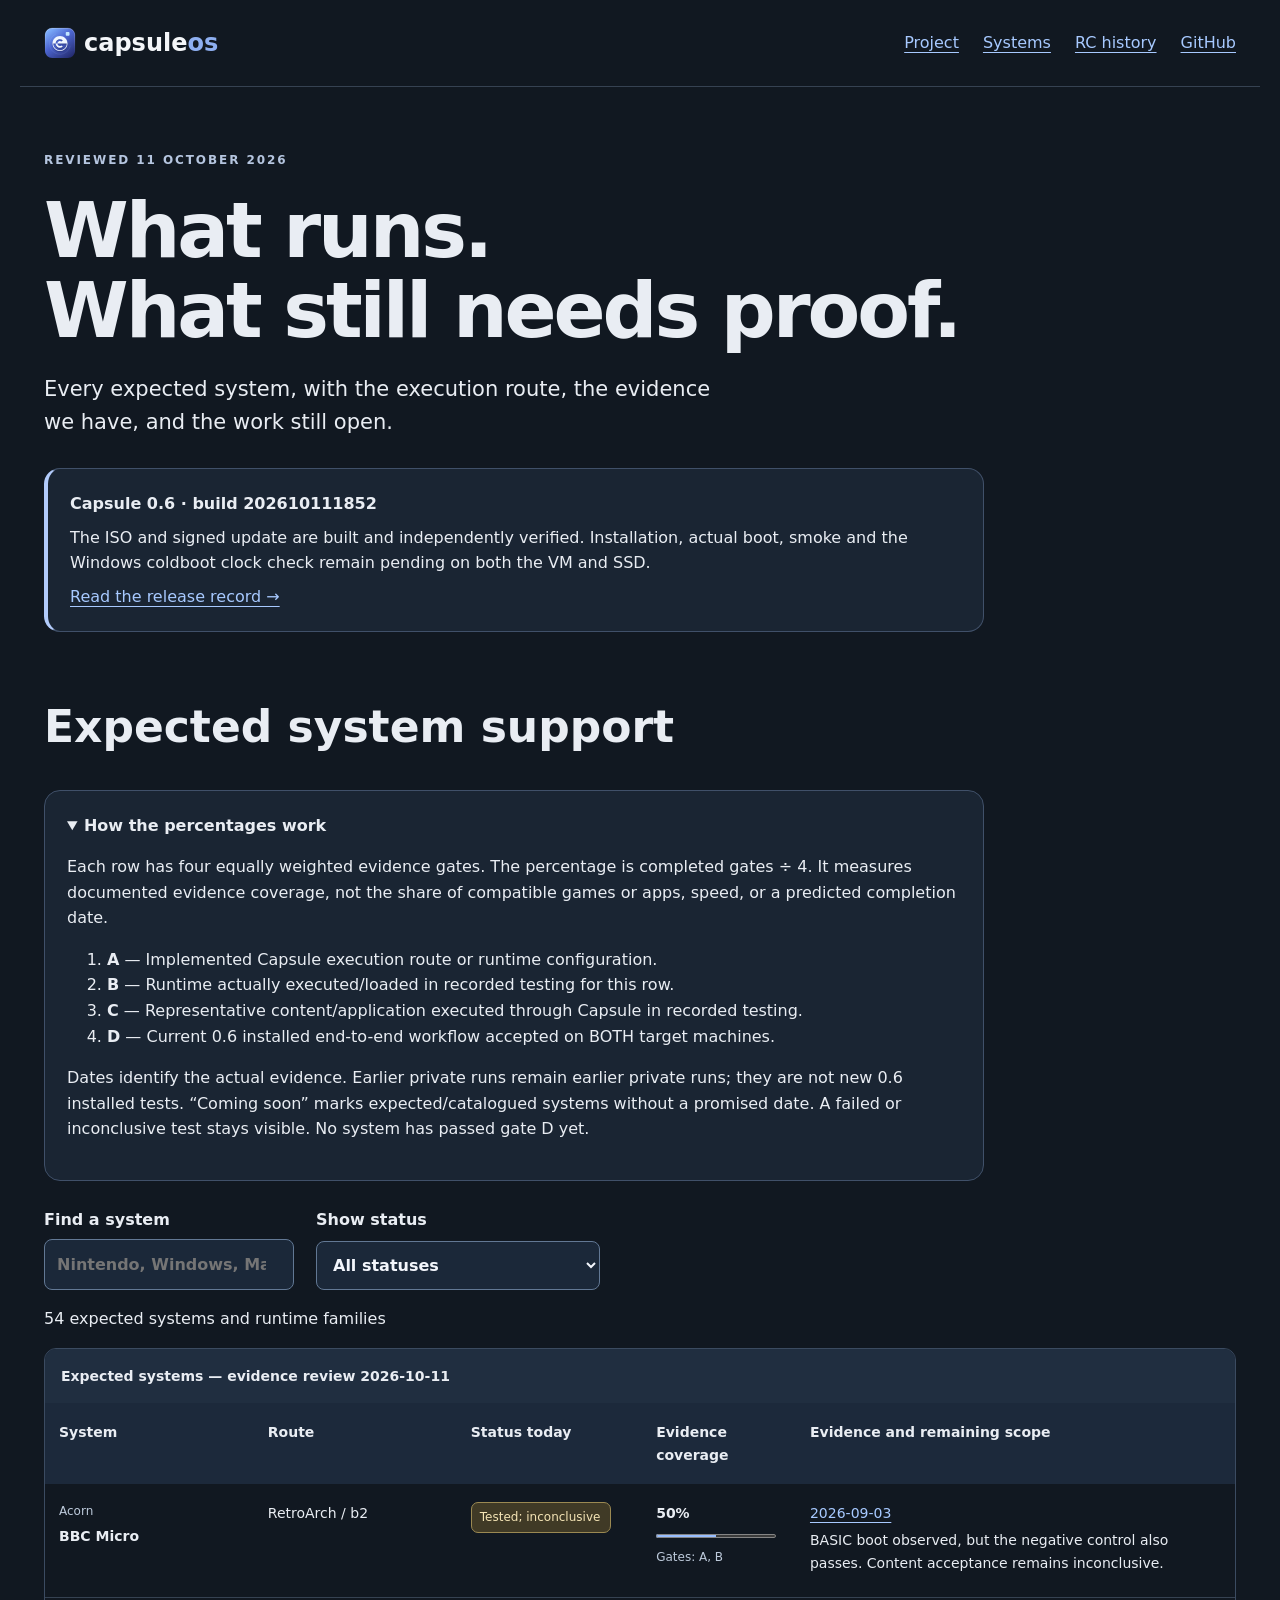
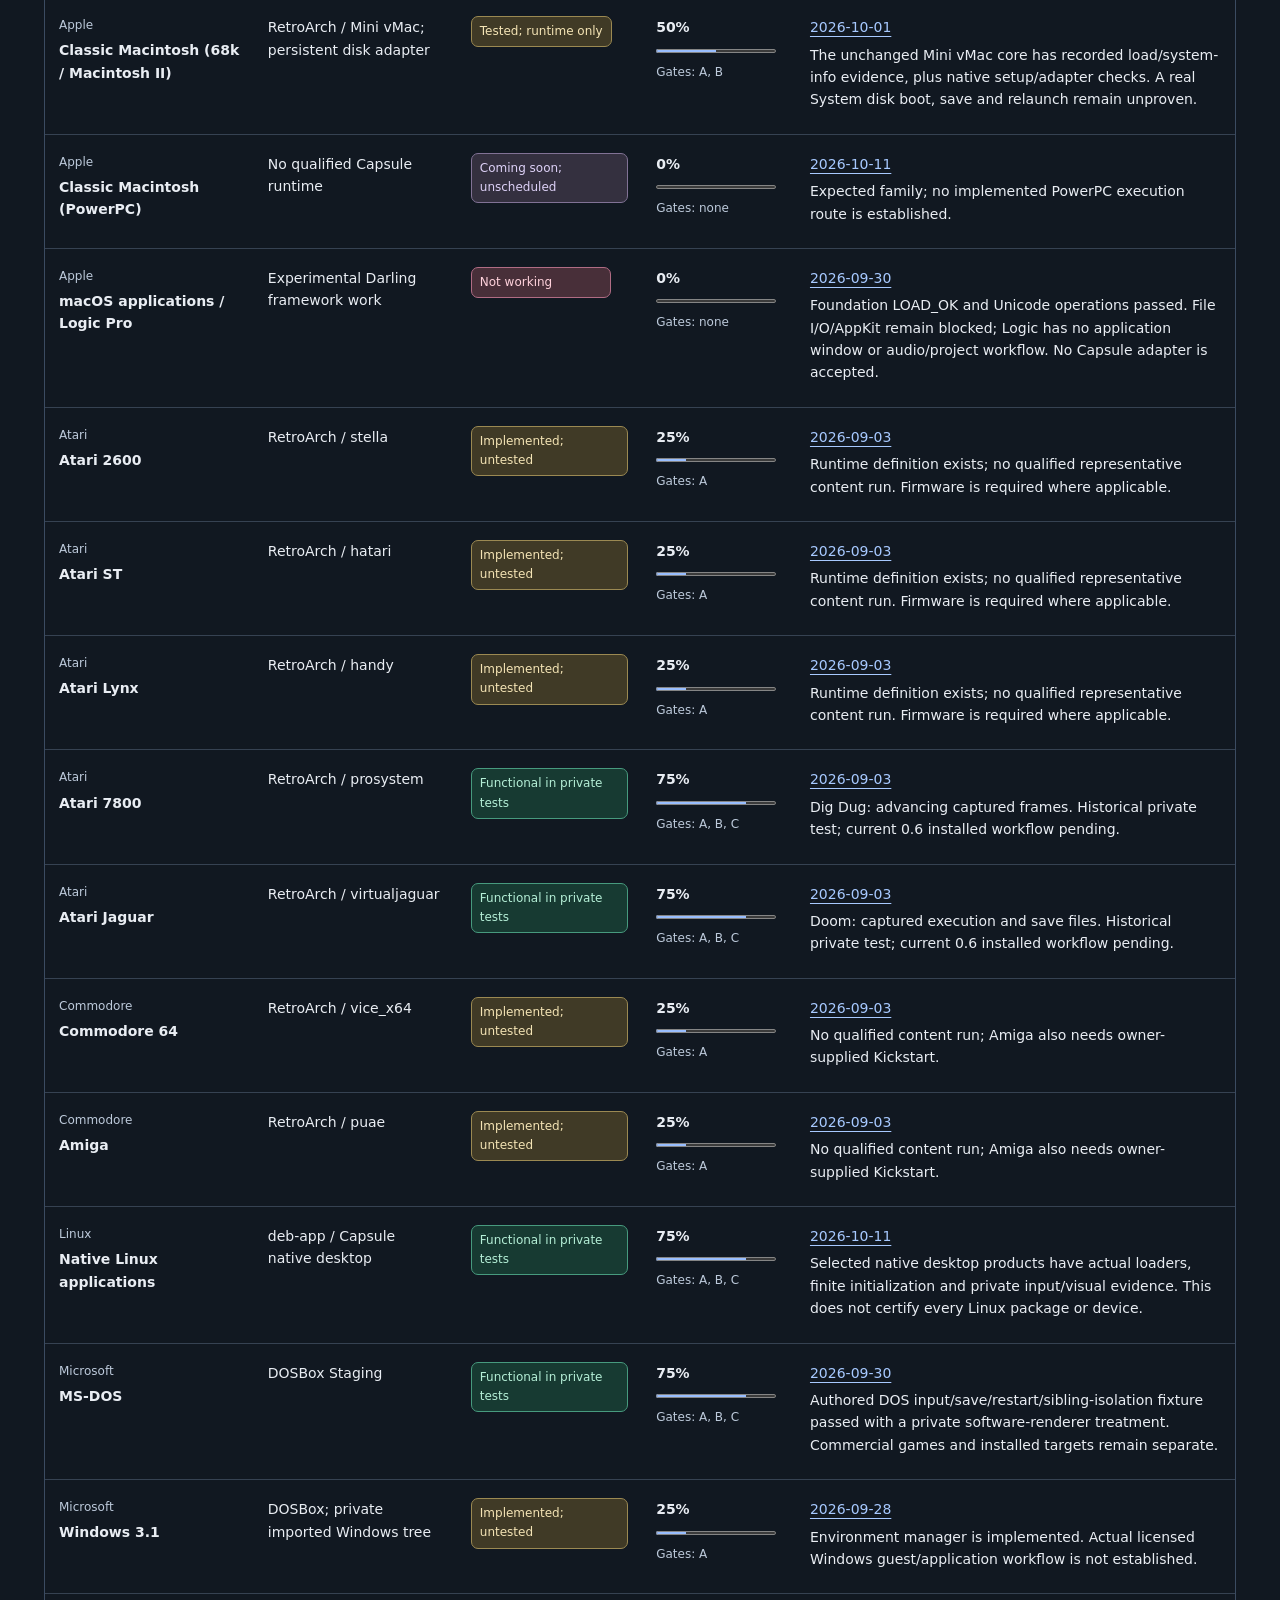
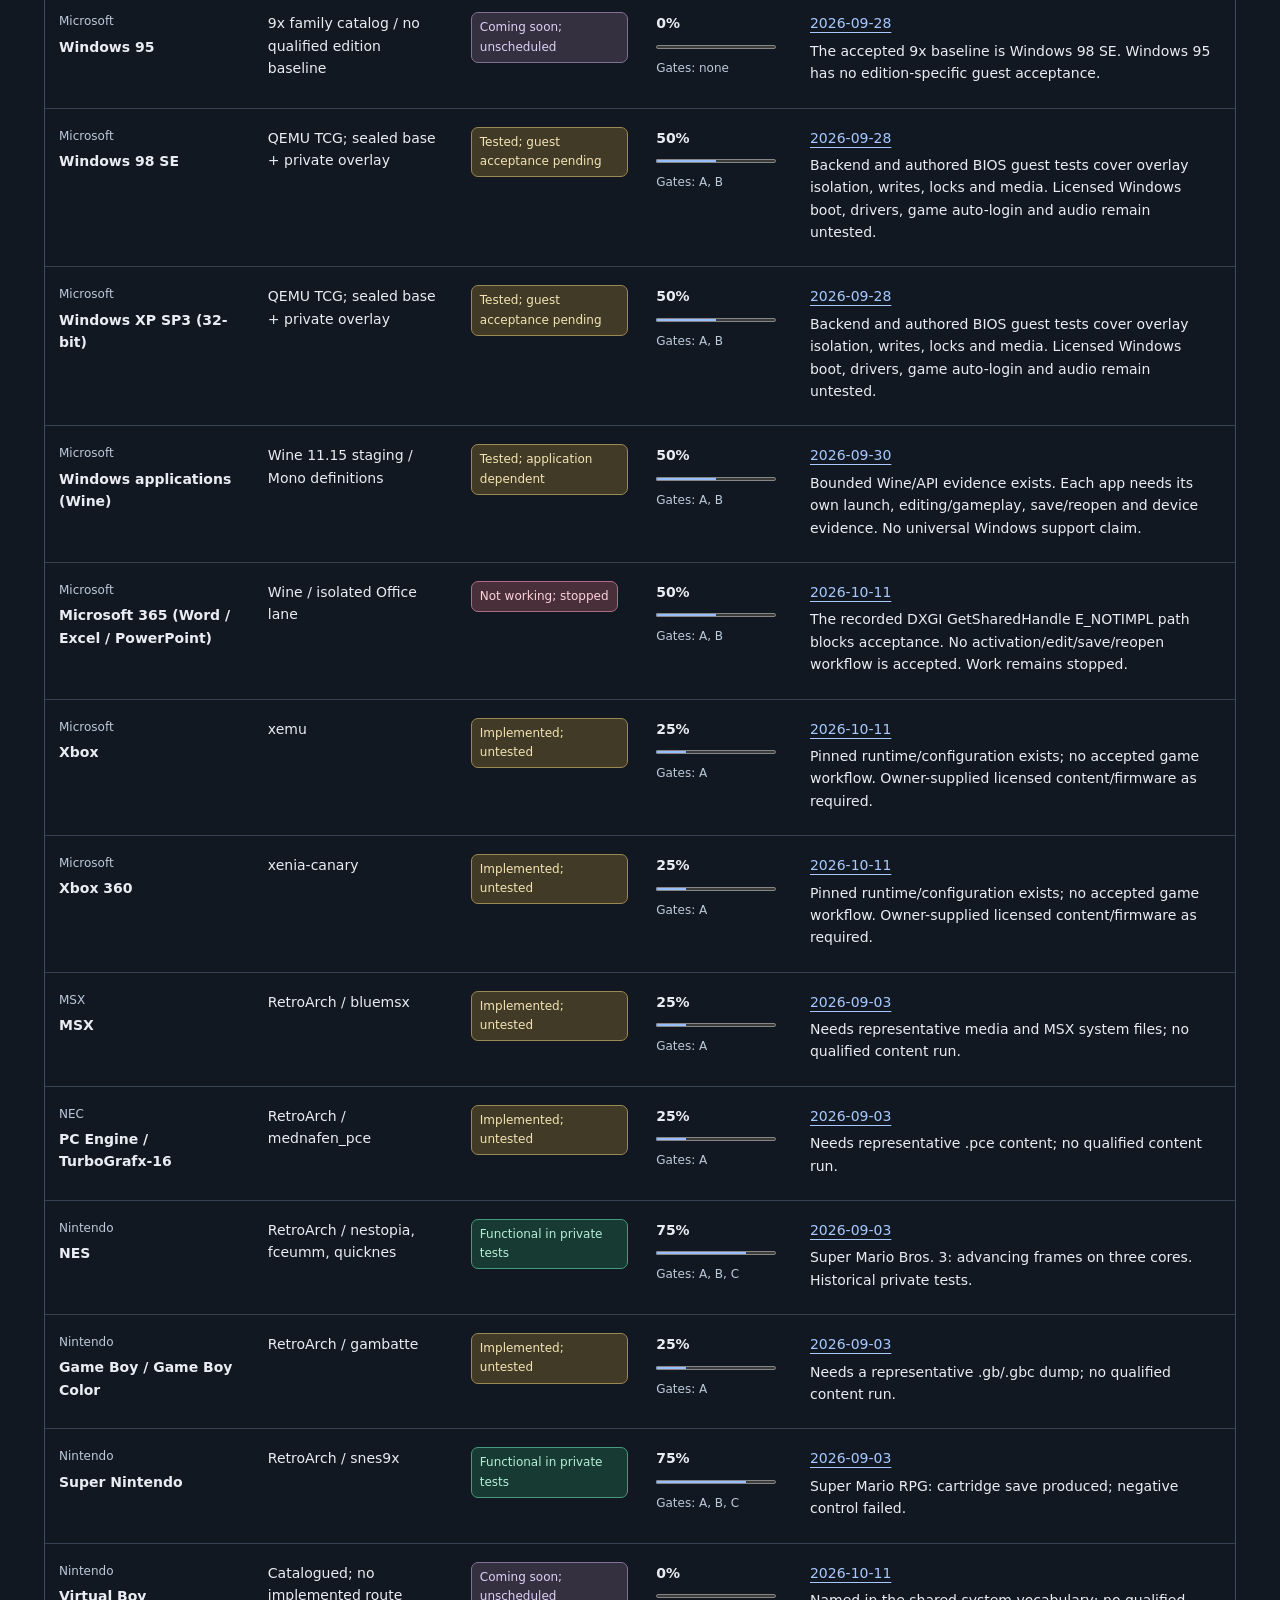
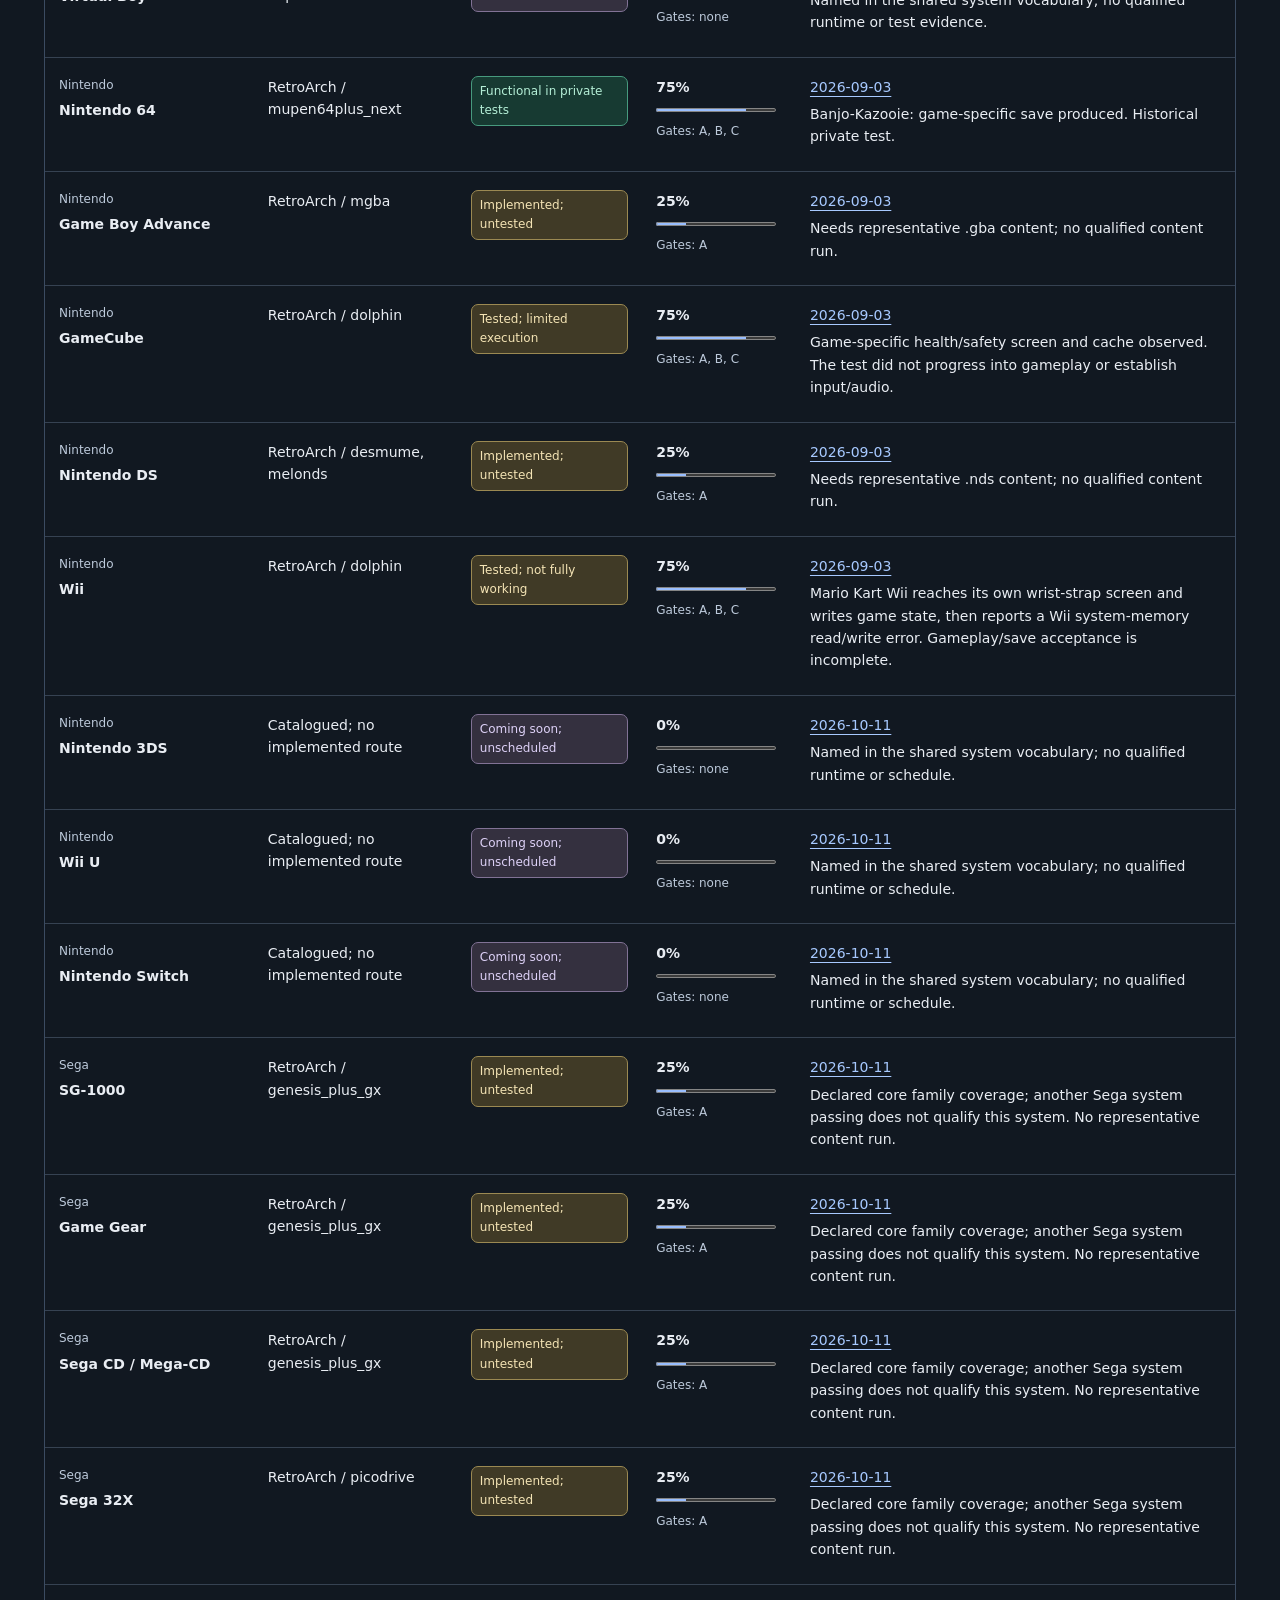
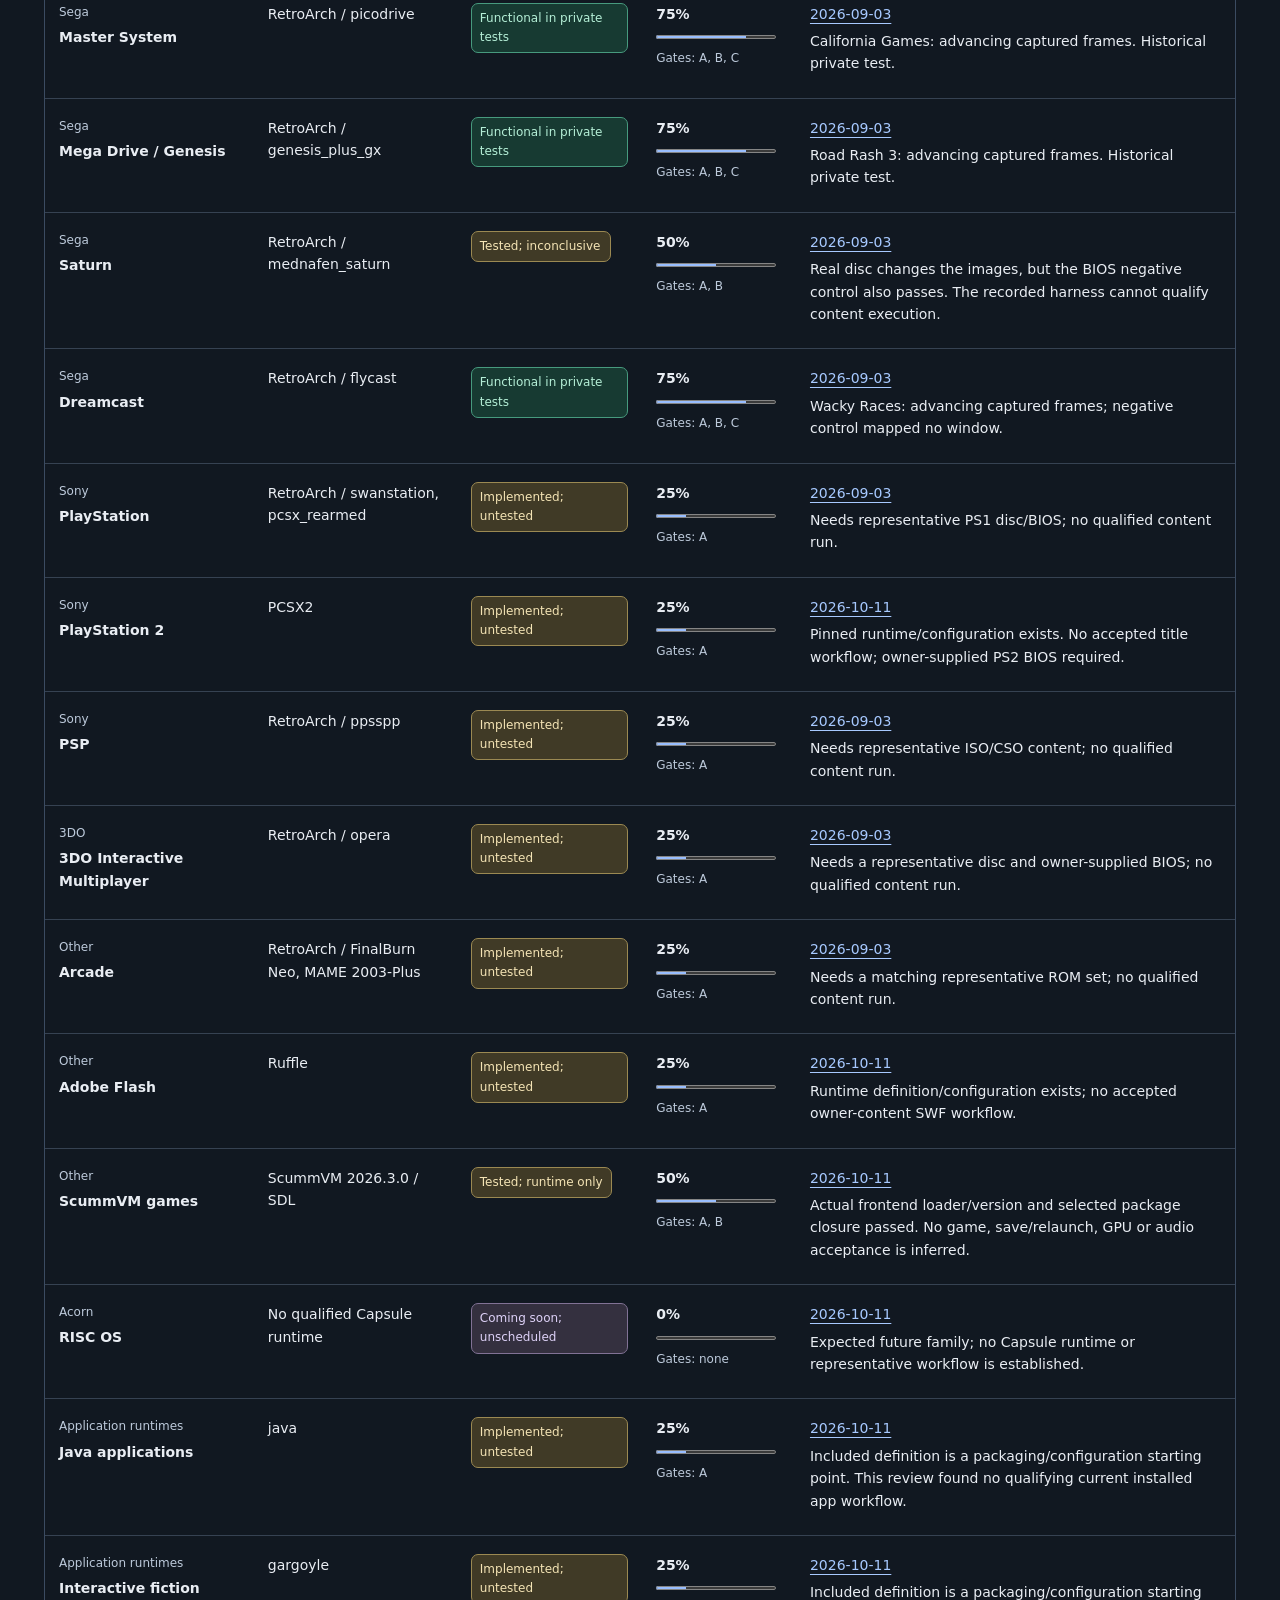
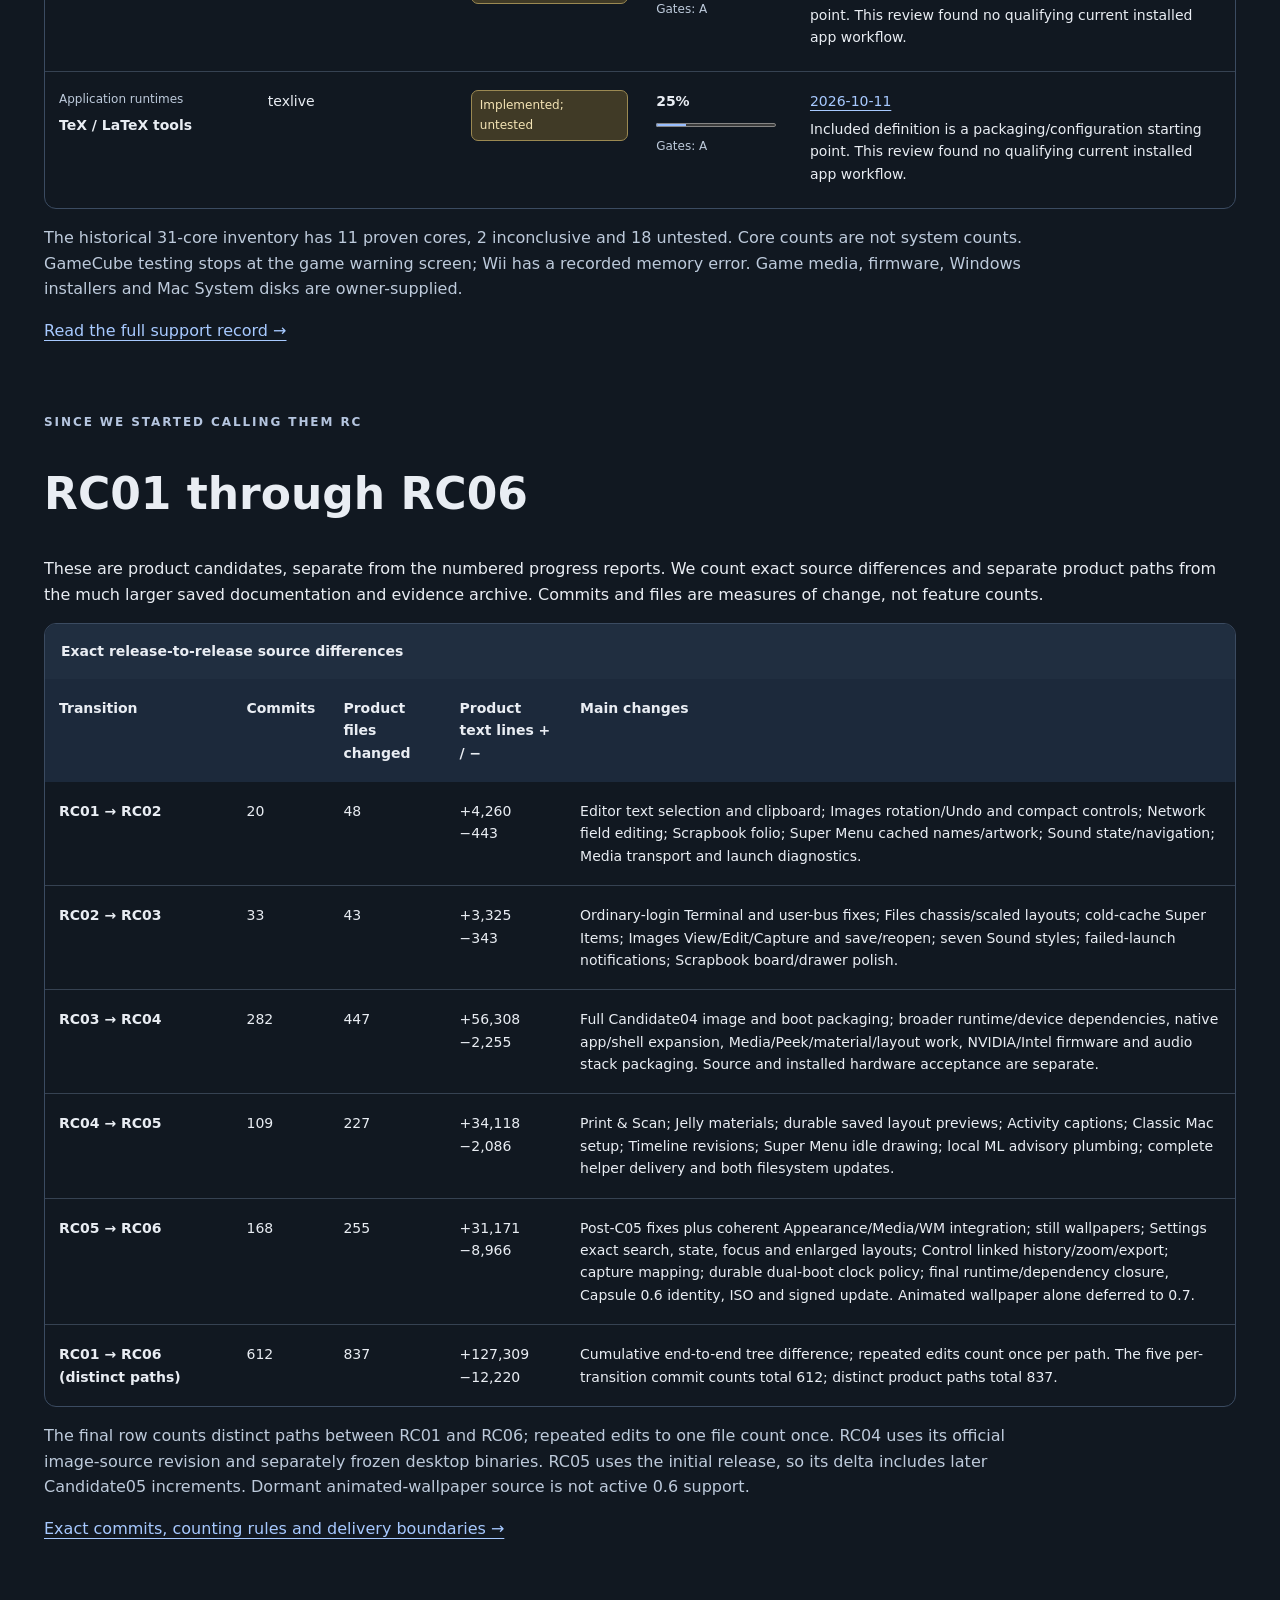
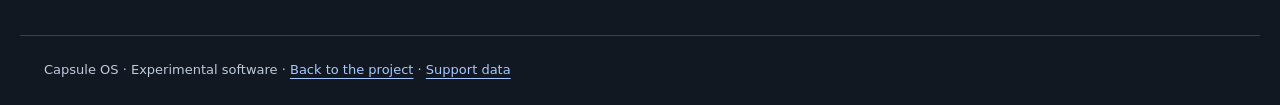
==== commit 076aa5d0: "Make support evidence accessible directly on the public website" ====
--- a/support.html
+++ b/support.html
@@ -1 +1 @@
-<!doctype html><html lang="en"><head><meta charset="utf-8"><meta name="viewport" content="width=device-width,initial-scale=1"><meta name="description" content="Capsule OS expected system support, dated testing evidence, and release candidate changes."><title>Capsule OS — Support and release history</title><link rel="icon" href="assets/encapsulator.svg"><link rel="stylesheet" href="support.css"><script src="support.js" defer></script></head><body><a class="skip" href="#main">Skip to support table</a><header><a class="brand" href="index.html"><img src="assets/encapsulator.svg" width="32" height="32" alt="">capsule<span>os</span></a><nav aria-label="Main navigation"><a href="index.html">Project</a><a href="#systems">Systems</a><a href="#history">RC history</a><a href="https://github.com/JonAlexInc/capsule-os">GitHub</a></nav></header><main id="main"><section class="intro"><p class="eyebrow">REVIEWED 11 OCTOBER 2026</p><h1>What runs.<br>What still needs proof.</h1><p>Every expected system, with the execution route, the evidence we have, and the work still open.</p><div class="release"><strong>Capsule 0.6 · build 202610111852</strong><p>The ISO and signed update are built and independently verified. Installation, actual boot, smoke and the Windows coldboot clock check remain pending on both the VM and SSD.</p><a href="CANDIDATE06-RELEASE-STATUS.md">Read the release record →</a></div></section><section id="systems"><h2>Expected system support</h2><details open class="method"><summary>How the percentages work</summary><p>Each row has four equally weighted evidence gates. The percentage is completed gates ÷ 4. It measures documented evidence coverage, not the share of compatible games or apps, speed, or a predicted completion date.</p><ol><li><strong>A</strong> — Implemented Capsule execution route or runtime configuration.</li><li><strong>B</strong> — Runtime actually executed/loaded in recorded testing for this row.</li><li><strong>C</strong> — Representative content/application executed through Capsule in recorded testing.</li><li><strong>D</strong> — Current 0.6 installed end-to-end workflow accepted on BOTH target machines.</li></ol><p>Dates identify the actual evidence. Earlier private runs remain earlier private runs; they are not new 0.6 installed tests. “Coming soon” marks expected/catalogued systems without a promised date. A failed or inconclusive test stays visible. No system has passed gate D yet.</p></details><div class="filters"><label>Find a system <input id="search" type="search" placeholder="Nintendo, Windows, Mac…"></label><label>Show status <select id="state"><option value="all">All statuses</option><option value="Functional">Functional in private tests</option><option value="Tested">Tested / incomplete</option><option value="Implemented">Implemented / untested</option><option value="Not working">Not working</option><option value="Coming soon">Coming soon</option></select></label></div><p id="count" aria-live="polite">54 expected systems and runtime families</p><div class="table-wrap" tabindex="0" role="region" aria-label="Expected system support table, scroll horizontally on small screens"><table><caption>Expected systems — evidence review 2026-10-11</caption><thead><tr><th scope="col">System</th><th scope="col">Route</th><th scope="col">Status today</th><th scope="col">Evidence coverage</th><th scope="col">Evidence and remaining scope</th></tr></thead><tbody><tr data-state="Tested; inconclusive"><th scope="row"><small>Acorn</small>BBC Micro</th><td>RetroArch / b2</td><td><span class="badge partial">Tested; inconclusive</span></td><td><strong>50%</strong><progress value="50" max="100" aria-label="BBC Micro evidence coverage 50 percent"></progress><small>Gates: A, B</small></td><td><a href="https://github.com/JonAlexInc/capsule-os/blob/master/docs/SUPPORT-EVIDENCE.md#historical-console-tests">2026-09-03</a><p>BASIC boot observed, but the negative control also passes. Content acceptance remains inconclusive.</p></td></tr><tr data-state="Tested; runtime only"><th scope="row"><small>Apple</small>Classic Macintosh (68k / Macintosh II)</th><td>RetroArch / Mini vMac; persistent disk adapter</td><td><span class="badge partial">Tested; runtime only</span></td><td><strong>50%</strong><progress value="50" max="100" aria-label="Classic Macintosh (68k / Macintosh II) evidence coverage 50 percent"></progress><small>Gates: A, B</small></td><td><a href="https://github.com/JonAlexInc/capsule-os/blob/master/docs/SUPPORT-EVIDENCE.md#candidate05-installed-filesystems">2026-10-01</a><p>The unchanged Mini vMac core has recorded load/system-info evidence, plus native setup/adapter checks. A real System disk boot, save and relaunch remain unproven.</p></td></tr><tr data-state="Coming soon; unscheduled"><th scope="row"><small>Apple</small>Classic Macintosh (PowerPC)</th><td>No qualified Capsule runtime</td><td><span class="badge planned">Coming soon; unscheduled</span></td><td><strong>0%</strong><progress value="0" max="100" aria-label="Classic Macintosh (PowerPC) evidence coverage 0 percent"></progress><small>Gates: none</small></td><td><a href="https://github.com/JonAlexInc/capsule-os/blob/master/docs/SUPPORT-EVIDENCE.md#classic-mac-and-macos">2026-10-11</a><p>Expected family; no implemented PowerPC execution route is established.</p></td></tr><tr data-state="Not working"><th scope="row"><small>Apple</small>macOS applications / Logic Pro</th><td>Experimental Darling framework work</td><td><span class="badge blocked">Not working</span></td><td><strong>0%</strong><progress value="0" max="100" aria-label="macOS applications / Logic Pro evidence coverage 0 percent"></progress><small>Gates: none</small></td><td><a href="https://github.com/JonAlexInc/capsule-os/blob/master/docs/SUPPORT-EVIDENCE.md#classic-mac-and-macos">2026-09-30</a><p>Foundation LOAD_OK and Unicode operations passed. File I/O/AppKit remain blocked; Logic has no application window or audio/project workflow. No Capsule adapter is accepted.</p></td></tr><tr data-state="Implemented; untested"><th scope="row"><small>Atari</small>Atari 2600</th><td>RetroArch / stella</td><td><span class="badge partial">Implemented; untested</span></td><td><strong>25%</strong><progress value="25" max="100" aria-label="Atari 2600 evidence coverage 25 percent"></progress><small>Gates: A</small></td><td><a href="https://github.com/JonAlexInc/capsule-os/blob/master/docs/SUPPORT-EVIDENCE.md#historical-console-tests">2026-09-03</a><p>Runtime definition exists; no qualified representative content run. Firmware is required where applicable.</p></td></tr><tr data-state="Implemented; untested"><th scope="row"><small>Atari</small>Atari ST</th><td>RetroArch / hatari</td><td><span class="badge partial">Implemented; untested</span></td><td><strong>25%</strong><progress value="25" max="100" aria-label="Atari ST evidence coverage 25 percent"></progress><small>Gates: A</small></td><td><a href="https://github.com/JonAlexInc/capsule-os/blob/master/docs/SUPPORT-EVIDENCE.md#historical-console-tests">2026-09-03</a><p>Runtime definition exists; no qualified representative content run. Firmware is required where applicable.</p></td></tr><tr data-state="Implemented; untested"><th scope="row"><small>Atari</small>Atari Lynx</th><td>RetroArch / handy</td><td><span class="badge partial">Implemented; untested</span></td><td><strong>25%</strong><progress value="25" max="100" aria-label="Atari Lynx evidence coverage 25 percent"></progress><small>Gates: A</small></td><td><a href="https://github.com/JonAlexInc/capsule-os/blob/master/docs/SUPPORT-EVIDENCE.md#historical-console-tests">2026-09-03</a><p>Runtime definition exists; no qualified representative content run. Firmware is required where applicable.</p></td></tr><tr data-state="Functional in private tests"><th scope="row"><small>Atari</small>Atari 7800</th><td>RetroArch / prosystem</td><td><span class="badge functional">Functional in private tests</span></td><td><strong>75%</strong><progress value="75" max="100" aria-label="Atari 7800 evidence coverage 75 percent"></progress><small>Gates: A, B, C</small></td><td><a href="https://github.com/JonAlexInc/capsule-os/blob/master/docs/SUPPORT-EVIDENCE.md#historical-console-tests">2026-09-03</a><p>Dig Dug: advancing captured frames. Historical private test; current 0.6 installed workflow pending.</p></td></tr><tr data-state="Functional in private tests"><th scope="row"><small>Atari</small>Atari Jaguar</th><td>RetroArch / virtualjaguar</td><td><span class="badge functional">Functional in private tests</span></td><td><strong>75%</strong><progress value="75" max="100" aria-label="Atari Jaguar evidence coverage 75 percent"></progress><small>Gates: A, B, C</small></td><td><a href="https://github.com/JonAlexInc/capsule-os/blob/master/docs/SUPPORT-EVIDENCE.md#historical-console-tests">2026-09-03</a><p>Doom: captured execution and save files. Historical private test; current 0.6 installed workflow pending.</p></td></tr><tr data-state="Implemented; untested"><th scope="row"><small>Commodore</small>Commodore 64</th><td>RetroArch / vice_x64</td><td><span class="badge partial">Implemented; untested</span></td><td><strong>25%</strong><progress value="25" max="100" aria-label="Commodore 64 evidence coverage 25 percent"></progress><small>Gates: A</small></td><td><a href="https://github.com/JonAlexInc/capsule-os/blob/master/docs/SUPPORT-EVIDENCE.md#historical-console-tests">2026-09-03</a><p>No qualified content run; Amiga also needs owner-supplied Kickstart.</p></td></tr><tr data-state="Implemented; untested"><th scope="row"><small>Commodore</small>Amiga</th><td>RetroArch / puae</td><td><span class="badge partial">Implemented; untested</span></td><td><strong>25%</strong><progress value="25" max="100" aria-label="Amiga evidence coverage 25 percent"></progress><small>Gates: A</small></td><td><a href="https://github.com/JonAlexInc/capsule-os/blob/master/docs/SUPPORT-EVIDENCE.md#historical-console-tests">2026-09-03</a><p>No qualified content run; Amiga also needs owner-supplied Kickstart.</p></td></tr><tr data-state="Functional in private tests"><th scope="row"><small>Linux</small>Native Linux applications</th><td>deb-app / Capsule native desktop</td><td><span class="badge functional">Functional in private tests</span></td><td><strong>75%</strong><progress value="75" max="100" aria-label="Native Linux applications evidence coverage 75 percent"></progress><small>Gates: A, B, C</small></td><td><a href="https://github.com/JonAlexInc/capsule-os/blob/master/docs/SUPPORT-EVIDENCE.md#candidate06-image-and-delivery">2026-10-11</a><p>Selected native desktop products have actual loaders, finite initialization and private input/visual evidence. This does not certify every Linux package or device.</p></td></tr><tr data-state="Functional in private tests"><th scope="row"><small>Microsoft</small>MS-DOS</th><td>DOSBox Staging</td><td><span class="badge functional">Functional in private tests</span></td><td><strong>75%</strong><progress value="75" max="100" aria-label="MS-DOS evidence coverage 75 percent"></progress><small>Gates: A, B, C</small></td><td><a href="https://github.com/JonAlexInc/capsule-os/blob/master/docs/SUPPORT-EVIDENCE.md#dos-private-input-and-persistence">2026-09-30</a><p>Authored DOS input/save/restart/sibling-isolation fixture passed with a private software-renderer treatment. Commercial games and installed targets remain separate.</p></td></tr><tr data-state="Implemented; untested"><th scope="row"><small>Microsoft</small>Windows 3.1</th><td>DOSBox; private imported Windows tree</td><td><span class="badge partial">Implemented; untested</span></td><td><strong>25%</strong><progress value="25" max="100" aria-label="Windows 3.1 evidence coverage 25 percent"></progress><small>Gates: A</small></td><td><a href="https://github.com/JonAlexInc/capsule-os/blob/master/docs/SUPPORT-EVIDENCE.md#windows-environment-mechanics">2026-09-28</a><p>Environment manager is implemented. Actual licensed Windows guest/application workflow is not established.</p></td></tr><tr data-state="Coming soon; unscheduled"><th scope="row"><small>Microsoft</small>Windows 95</th><td>9x family catalog / no qualified edition baseline</td><td><span class="badge planned">Coming soon; unscheduled</span></td><td><strong>0%</strong><progress value="0" max="100" aria-label="Windows 95 evidence coverage 0 percent"></progress><small>Gates: none</small></td><td><a href="https://github.com/JonAlexInc/capsule-os/blob/master/docs/SUPPORT-EVIDENCE.md#windows-environment-mechanics">2026-09-28</a><p>The accepted 9x baseline is Windows 98 SE. Windows 95 has no edition-specific guest acceptance.</p></td></tr><tr data-state="Tested; guest acceptance pending"><th scope="row"><small>Microsoft</small>Windows 98 SE</th><td>QEMU TCG; sealed base + private overlay</td><td><span class="badge partial">Tested; guest acceptance pending</span></td><td><strong>50%</strong><progress value="50" max="100" aria-label="Windows 98 SE evidence coverage 50 percent"></progress><small>Gates: A, B</small></td><td><a href="https://github.com/JonAlexInc/capsule-os/blob/master/docs/SUPPORT-EVIDENCE.md#windows-environment-mechanics">2026-09-28</a><p>Backend and authored BIOS guest tests cover overlay isolation, writes, locks and media. Licensed Windows boot, drivers, game auto-login and audio remain untested.</p></td></tr><tr data-state="Tested; guest acceptance pending"><th scope="row"><small>Microsoft</small>Windows XP SP3 (32-bit)</th><td>QEMU TCG; sealed base + private overlay</td><td><span class="badge partial">Tested; guest acceptance pending</span></td><td><strong>50%</strong><progress value="50" max="100" aria-label="Windows XP SP3 (32-bit) evidence coverage 50 percent"></progress><small>Gates: A, B</small></td><td><a href="https://github.com/JonAlexInc/capsule-os/blob/master/docs/SUPPORT-EVIDENCE.md#windows-environment-mechanics">2026-09-28</a><p>Backend and authored BIOS guest tests cover overlay isolation, writes, locks and media. Licensed Windows boot, drivers, game auto-login and audio remain untested.</p></td></tr><tr data-state="Tested; application dependent"><th scope="row"><small>Microsoft</small>Windows applications (Wine)</th><td>Wine 11.15 staging / Mono definitions</td><td><span class="badge partial">Tested; application dependent</span></td><td><strong>50%</strong><progress value="50" max="100" aria-label="Windows applications (Wine) evidence coverage 50 percent"></progress><small>Gates: A, B</small></td><td><a href="https://github.com/JonAlexInc/capsule-os/blob/master/docs/SUPPORT-EVIDENCE.md#wine-and-microsoft-365">2026-09-30</a><p>Bounded Wine/API evidence exists. Each app needs its own launch, editing/gameplay, save/reopen and device evidence. No universal Windows support claim.</p></td></tr><tr data-state="Not working; stopped"><th scope="row"><small>Microsoft</small>Microsoft 365 (Word / Excel / PowerPoint)</th><td>Wine / isolated Office lane</td><td><span class="badge blocked">Not working; stopped</span></td><td><strong>50%</strong><progress value="50" max="100" aria-label="Microsoft 365 (Word / Excel / PowerPoint) evidence coverage 50 percent"></progress><small>Gates: A, B</small></td><td><a href="https://github.com/JonAlexInc/capsule-os/blob/master/docs/SUPPORT-EVIDENCE.md#wine-and-microsoft-365">2026-10-11</a><p>The recorded DXGI GetSharedHandle E_NOTIMPL path blocks acceptance. No activation/edit/save/reopen workflow is accepted. Work remains stopped.</p></td></tr><tr data-state="Implemented; untested"><th scope="row"><small>Microsoft</small>Xbox</th><td>xemu</td><td><span class="badge partial">Implemented; untested</span></td><td><strong>25%</strong><progress value="25" max="100" aria-label="Xbox evidence coverage 25 percent"></progress><small>Gates: A</small></td><td><a href="https://github.com/JonAlexInc/capsule-os/blob/master/docs/SUPPORT-EVIDENCE.md#runtime-definition-state">2026-10-11</a><p>Pinned runtime/configuration exists; no accepted game workflow. Owner-supplied licensed content/firmware as required.</p></td></tr><tr data-state="Implemented; untested"><th scope="row"><small>Microsoft</small>Xbox 360</th><td>xenia-canary</td><td><span class="badge partial">Implemented; untested</span></td><td><strong>25%</strong><progress value="25" max="100" aria-label="Xbox 360 evidence coverage 25 percent"></progress><small>Gates: A</small></td><td><a href="https://github.com/JonAlexInc/capsule-os/blob/master/docs/SUPPORT-EVIDENCE.md#runtime-definition-state">2026-10-11</a><p>Pinned runtime/configuration exists; no accepted game workflow. Owner-supplied licensed content/firmware as required.</p></td></tr><tr data-state="Implemented; untested"><th scope="row"><small>MSX</small>MSX</th><td>RetroArch / bluemsx</td><td><span class="badge partial">Implemented; untested</span></td><td><strong>25%</strong><progress value="25" max="100" aria-label="MSX evidence coverage 25 percent"></progress><small>Gates: A</small></td><td><a href="https://github.com/JonAlexInc/capsule-os/blob/master/docs/SUPPORT-EVIDENCE.md#historical-console-tests">2026-09-03</a><p>Needs representative media and MSX system files; no qualified content run.</p></td></tr><tr data-state="Implemented; untested"><th scope="row"><small>NEC</small>PC Engine / TurboGrafx-16</th><td>RetroArch / mednafen_pce</td><td><span class="badge partial">Implemented; untested</span></td><td><strong>25%</strong><progress value="25" max="100" aria-label="PC Engine / TurboGrafx-16 evidence coverage 25 percent"></progress><small>Gates: A</small></td><td><a href="https://github.com/JonAlexInc/capsule-os/blob/master/docs/SUPPORT-EVIDENCE.md#historical-console-tests">2026-09-03</a><p>Needs representative .pce content; no qualified content run.</p></td></tr><tr data-state="Functional in private tests"><th scope="row"><small>Nintendo</small>NES</th><td>RetroArch / nestopia, fceumm, quicknes</td><td><span class="badge functional">Functional in private tests</span></td><td><strong>75%</strong><progress value="75" max="100" aria-label="NES evidence coverage 75 percent"></progress><small>Gates: A, B, C</small></td><td><a href="https://github.com/JonAlexInc/capsule-os/blob/master/docs/SUPPORT-EVIDENCE.md#historical-console-tests">2026-09-03</a><p>Super Mario Bros. 3: advancing frames on three cores. Historical private tests.</p></td></tr><tr data-state="Implemented; untested"><th scope="row"><small>Nintendo</small>Game Boy / Game Boy Color</th><td>RetroArch / gambatte</td><td><span class="badge partial">Implemented; untested</span></td><td><strong>25%</strong><progress value="25" max="100" aria-label="Game Boy / Game Boy Color evidence coverage 25 percent"></progress><small>Gates: A</small></td><td><a href="https://github.com/JonAlexInc/capsule-os/blob/master/docs/SUPPORT-EVIDENCE.md#historical-console-tests">2026-09-03</a><p>Needs a representative .gb/.gbc dump; no qualified content run.</p></td></tr><tr data-state="Functional in private tests"><th scope="row"><small>Nintendo</small>Super Nintendo</th><td>RetroArch / snes9x</td><td><span class="badge functional">Functional in private tests</span></td><td><strong>75%</strong><progress value="75" max="100" aria-label="Super Nintendo evidence coverage 75 percent"></progress><small>Gates: A, B, C</small></td><td><a href="https://github.com/JonAlexInc/capsule-os/blob/master/docs/SUPPORT-EVIDENCE.md#historical-console-tests">2026-09-03</a><p>Super Mario RPG: cartridge save produced; negative control failed.</p></td></tr><tr data-state="Coming soon; unscheduled"><th scope="row"><small>Nintendo</small>Virtual Boy</th><td>Catalogued; no implemented route</td><td><span class="badge planned">Coming soon; unscheduled</span></td><td><strong>0%</strong><progress value="0" max="100" aria-label="Virtual Boy evidence coverage 0 percent"></progress><small>Gates: none</small></td><td><a href="https://github.com/JonAlexInc/capsule-os/blob/master/docs/SUPPORT-EVIDENCE.md#expected-catalog">2026-10-11</a><p>Named in the shared system vocabulary; no qualified runtime or test evidence.</p></td></tr><tr data-state="Functional in private tests"><th scope="row"><small>Nintendo</small>Nintendo 64</th><td>RetroArch / mupen64plus_next</td><td><span class="badge functional">Functional in private tests</span></td><td><strong>75%</strong><progress value="75" max="100" aria-label="Nintendo 64 evidence coverage 75 percent"></progress><small>Gates: A, B, C</small></td><td><a href="https://github.com/JonAlexInc/capsule-os/blob/master/docs/SUPPORT-EVIDENCE.md#historical-console-tests">2026-09-03</a><p>Banjo-Kazooie: game-specific save produced. Historical private test.</p></td></tr><tr data-state="Implemented; untested"><th scope="row"><small>Nintendo</small>Game Boy Advance</th><td>RetroArch / mgba</td><td><span class="badge partial">Implemented; untested</span></td><td><strong>25%</strong><progress value="25" max="100" aria-label="Game Boy Advance evidence coverage 25 percent"></progress><small>Gates: A</small></td><td><a href="https://github.com/JonAlexInc/capsule-os/blob/master/docs/SUPPORT-EVIDENCE.md#historical-console-tests">2026-09-03</a><p>Needs representative .gba content; no qualified content run.</p></td></tr><tr data-state="Tested; limited execution"><th scope="row"><small>Nintendo</small>GameCube</th><td>RetroArch / dolphin</td><td><span class="badge partial">Tested; limited execution</span></td><td><strong>75%</strong><progress value="75" max="100" aria-label="GameCube evidence coverage 75 percent"></progress><small>Gates: A, B, C</small></td><td><a href="https://github.com/JonAlexInc/capsule-os/blob/master/docs/SUPPORT-EVIDENCE.md#historical-console-tests">2026-09-03</a><p>Game-specific health/safety screen and cache observed. The test did not progress into gameplay or establish input/audio.</p></td></tr><tr data-state="Implemented; untested"><th scope="row"><small>Nintendo</small>Nintendo DS</th><td>RetroArch / desmume, melonds</td><td><span class="badge partial">Implemented; untested</span></td><td><strong>25%</strong><progress value="25" max="100" aria-label="Nintendo DS evidence coverage 25 percent"></progress><small>Gates: A</small></td><td><a href="https://github.com/JonAlexInc/capsule-os/blob/master/docs/SUPPORT-EVIDENCE.md#historical-console-tests">2026-09-03</a><p>Needs representative .nds content; no qualified content run.</p></td></tr><tr data-state="Tested; not fully working"><th scope="row"><small>Nintendo</small>Wii</th><td>RetroArch / dolphin</td><td><span class="badge partial">Tested; not fully working</span></td><td><strong>75%</strong><progress value="75" max="100" aria-label="Wii evidence coverage 75 percent"></progress><small>Gates: A, B, C</small></td><td><a href="https://github.com/JonAlexInc/capsule-os/blob/master/docs/SUPPORT-EVIDENCE.md#historical-console-tests">2026-09-03</a><p>Mario Kart Wii reaches its own wrist-strap screen and writes game state, then reports a Wii system-memory read/write error. Gameplay/save acceptance is incomplete.</p></td></tr><tr data-state="Coming soon; unscheduled"><th scope="row"><small>Nintendo</small>Nintendo 3DS</th><td>Catalogued; no implemented route</td><td><span class="badge planned">Coming soon; unscheduled</span></td><td><strong>0%</strong><progress value="0" max="100" aria-label="Nintendo 3DS evidence coverage 0 percent"></progress><small>Gates: none</small></td><td><a href="https://github.com/JonAlexInc/capsule-os/blob/master/docs/SUPPORT-EVIDENCE.md#expected-catalog">2026-10-11</a><p>Named in the shared system vocabulary; no qualified runtime or schedule.</p></td></tr><tr data-state="Coming soon; unscheduled"><th scope="row"><small>Nintendo</small>Wii U</th><td>Catalogued; no implemented route</td><td><span class="badge planned">Coming soon; unscheduled</span></td><td><strong>0%</strong><progress value="0" max="100" aria-label="Wii U evidence coverage 0 percent"></progress><small>Gates: none</small></td><td><a href="https://github.com/JonAlexInc/capsule-os/blob/master/docs/SUPPORT-EVIDENCE.md#expected-catalog">2026-10-11</a><p>Named in the shared system vocabulary; no qualified runtime or schedule.</p></td></tr><tr data-state="Coming soon; unscheduled"><th scope="row"><small>Nintendo</small>Nintendo Switch</th><td>Catalogued; no implemented route</td><td><span class="badge planned">Coming soon; unscheduled</span></td><td><strong>0%</strong><progress value="0" max="100" aria-label="Nintendo Switch evidence coverage 0 percent"></progress><small>Gates: none</small></td><td><a href="https://github.com/JonAlexInc/capsule-os/blob/master/docs/SUPPORT-EVIDENCE.md#expected-catalog">2026-10-11</a><p>Named in the shared system vocabulary; no qualified runtime or schedule.</p></td></tr><tr data-state="Implemented; untested"><th scope="row"><small>Sega</small>SG-1000</th><td>RetroArch / genesis_plus_gx</td><td><span class="badge partial">Implemented; untested</span></td><td><strong>25%</strong><progress value="25" max="100" aria-label="SG-1000 evidence coverage 25 percent"></progress><small>Gates: A</small></td><td><a href="https://github.com/JonAlexInc/capsule-os/blob/master/docs/SUPPORT-EVIDENCE.md#runtime-definition-state">2026-10-11</a><p>Declared core family coverage; another Sega system passing does not qualify this system. No representative content run.</p></td></tr><tr data-state="Implemented; untested"><th scope="row"><small>Sega</small>Game Gear</th><td>RetroArch / genesis_plus_gx</td><td><span class="badge partial">Implemented; untested</span></td><td><strong>25%</strong><progress value="25" max="100" aria-label="Game Gear evidence coverage 25 percent"></progress><small>Gates: A</small></td><td><a href="https://github.com/JonAlexInc/capsule-os/blob/master/docs/SUPPORT-EVIDENCE.md#runtime-definition-state">2026-10-11</a><p>Declared core family coverage; another Sega system passing does not qualify this system. No representative content run.</p></td></tr><tr data-state="Implemented; untested"><th scope="row"><small>Sega</small>Sega CD / Mega-CD</th><td>RetroArch / genesis_plus_gx</td><td><span class="badge partial">Implemented; untested</span></td><td><strong>25%</strong><progress value="25" max="100" aria-label="Sega CD / Mega-CD evidence coverage 25 percent"></progress><small>Gates: A</small></td><td><a href="https://github.com/JonAlexInc/capsule-os/blob/master/docs/SUPPORT-EVIDENCE.md#runtime-definition-state">2026-10-11</a><p>Declared core family coverage; another Sega system passing does not qualify this system. No representative content run.</p></td></tr><tr data-state="Implemented; untested"><th scope="row"><small>Sega</small>Sega 32X</th><td>RetroArch / picodrive</td><td><span class="badge partial">Implemented; untested</span></td><td><strong>25%</strong><progress value="25" max="100" aria-label="Sega 32X evidence coverage 25 percent"></progress><small>Gates: A</small></td><td><a href="https://github.com/JonAlexInc/capsule-os/blob/master/docs/SUPPORT-EVIDENCE.md#runtime-definition-state">2026-10-11</a><p>Declared core family coverage; another Sega system passing does not qualify this system. No representative content run.</p></td></tr><tr data-state="Functional in private tests"><th scope="row"><small>Sega</small>Master System</th><td>RetroArch / picodrive</td><td><span class="badge functional">Functional in private tests</span></td><td><strong>75%</strong><progress value="75" max="100" aria-label="Master System evidence coverage 75 percent"></progress><small>Gates: A, B, C</small></td><td><a href="https://github.com/JonAlexInc/capsule-os/blob/master/docs/SUPPORT-EVIDENCE.md#historical-console-tests">2026-09-03</a><p>California Games: advancing captured frames. Historical private test.</p></td></tr><tr data-state="Functional in private tests"><th scope="row"><small>Sega</small>Mega Drive / Genesis</th><td>RetroArch / genesis_plus_gx</td><td><span class="badge functional">Functional in private tests</span></td><td><strong>75%</strong><progress value="75" max="100" aria-label="Mega Drive / Genesis evidence coverage 75 percent"></progress><small>Gates: A, B, C</small></td><td><a href="https://github.com/JonAlexInc/capsule-os/blob/master/docs/SUPPORT-EVIDENCE.md#historical-console-tests">2026-09-03</a><p>Road Rash 3: advancing captured frames. Historical private test.</p></td></tr><tr data-state="Tested; inconclusive"><th scope="row"><small>Sega</small>Saturn</th><td>RetroArch / mednafen_saturn</td><td><span class="badge partial">Tested; inconclusive</span></td><td><strong>50%</strong><progress value="50" max="100" aria-label="Saturn evidence coverage 50 percent"></progress><small>Gates: A, B</small></td><td><a href="https://github.com/JonAlexInc/capsule-os/blob/master/docs/SUPPORT-EVIDENCE.md#historical-console-tests">2026-09-03</a><p>Real disc changes the images, but the BIOS negative control also passes. The recorded harness cannot qualify content execution.</p></td></tr><tr data-state="Functional in private tests"><th scope="row"><small>Sega</small>Dreamcast</th><td>RetroArch / flycast</td><td><span class="badge functional">Functional in private tests</span></td><td><strong>75%</strong><progress value="75" max="100" aria-label="Dreamcast evidence coverage 75 percent"></progress><small>Gates: A, B, C</small></td><td><a href="https://github.com/JonAlexInc/capsule-os/blob/master/docs/SUPPORT-EVIDENCE.md#historical-console-tests">2026-09-03</a><p>Wacky Races: advancing captured frames; negative control mapped no window.</p></td></tr><tr data-state="Implemented; untested"><th scope="row"><small>Sony</small>PlayStation</th><td>RetroArch / swanstation, pcsx_rearmed</td><td><span class="badge partial">Implemented; untested</span></td><td><strong>25%</strong><progress value="25" max="100" aria-label="PlayStation evidence coverage 25 percent"></progress><small>Gates: A</small></td><td><a href="https://github.com/JonAlexInc/capsule-os/blob/master/docs/SUPPORT-EVIDENCE.md#historical-console-tests">2026-09-03</a><p>Needs representative PS1 disc/BIOS; no qualified content run.</p></td></tr><tr data-state="Implemented; untested"><th scope="row"><small>Sony</small>PlayStation 2</th><td>PCSX2</td><td><span class="badge partial">Implemented; untested</span></td><td><strong>25%</strong><progress value="25" max="100" aria-label="PlayStation 2 evidence coverage 25 percent"></progress><small>Gates: A</small></td><td><a href="https://github.com/JonAlexInc/capsule-os/blob/master/docs/SUPPORT-EVIDENCE.md#runtime-definition-state">2026-10-11</a><p>Pinned runtime/configuration exists. No accepted title workflow; owner-supplied PS2 BIOS required.</p></td></tr><tr data-state="Implemented; untested"><th scope="row"><small>Sony</small>PSP</th><td>RetroArch / ppsspp</td><td><span class="badge partial">Implemented; untested</span></td><td><strong>25%</strong><progress value="25" max="100" aria-label="PSP evidence coverage 25 percent"></progress><small>Gates: A</small></td><td><a href="https://github.com/JonAlexInc/capsule-os/blob/master/docs/SUPPORT-EVIDENCE.md#historical-console-tests">2026-09-03</a><p>Needs representative ISO/CSO content; no qualified content run.</p></td></tr><tr data-state="Implemented; untested"><th scope="row"><small>3DO</small>3DO Interactive Multiplayer</th><td>RetroArch / opera</td><td><span class="badge partial">Implemented; untested</span></td><td><strong>25%</strong><progress value="25" max="100" aria-label="3DO Interactive Multiplayer evidence coverage 25 percent"></progress><small>Gates: A</small></td><td><a href="https://github.com/JonAlexInc/capsule-os/blob/master/docs/SUPPORT-EVIDENCE.md#historical-console-tests">2026-09-03</a><p>Needs a representative disc and owner-supplied BIOS; no qualified content run.</p></td></tr><tr data-state="Implemented; untested"><th scope="row"><small>Other</small>Arcade</th><td>RetroArch / FinalBurn Neo, MAME 2003-Plus</td><td><span class="badge partial">Implemented; untested</span></td><td><strong>25%</strong><progress value="25" max="100" aria-label="Arcade evidence coverage 25 percent"></progress><small>Gates: A</small></td><td><a href="https://github.com/JonAlexInc/capsule-os/blob/master/docs/SUPPORT-EVIDENCE.md#historical-console-tests">2026-09-03</a><p>Needs a matching representative ROM set; no qualified content run.</p></td></tr><tr data-state="Implemented; untested"><th scope="row"><small>Other</small>Adobe Flash</th><td>Ruffle</td><td><span class="badge partial">Implemented; untested</span></td><td><strong>25%</strong><progress value="25" max="100" aria-label="Adobe Flash evidence coverage 25 percent"></progress><small>Gates: A</small></td><td><a href="https://github.com/JonAlexInc/capsule-os/blob/master/docs/SUPPORT-EVIDENCE.md#runtime-definition-state">2026-10-11</a><p>Runtime definition/configuration exists; no accepted owner-content SWF workflow.</p></td></tr><tr data-state="Tested; runtime only"><th scope="row"><small>Other</small>ScummVM games</th><td>ScummVM 2026.3.0 / SDL</td><td><span class="badge partial">Tested; runtime only</span></td><td><strong>50%</strong><progress value="50" max="100" aria-label="ScummVM games evidence coverage 50 percent"></progress><small>Gates: A, B</small></td><td><a href="https://github.com/JonAlexInc/capsule-os/blob/master/docs/SUPPORT-EVIDENCE.md#candidate06-image-and-delivery">2026-10-11</a><p>Actual frontend loader/version and selected package closure passed. No game, save/relaunch, GPU or audio acceptance is inferred.</p></td></tr><tr data-state="Coming soon; unscheduled"><th scope="row"><small>Acorn</small>RISC OS</th><td>No qualified Capsule runtime</td><td><span class="badge planned">Coming soon; unscheduled</span></td><td><strong>0%</strong><progress value="0" max="100" aria-label="RISC OS evidence coverage 0 percent"></progress><small>Gates: none</small></td><td><a href="https://github.com/JonAlexInc/capsule-os/blob/master/docs/SUPPORT-EVIDENCE.md#classic-mac-and-macos">2026-10-11</a><p>Expected future family; no Capsule runtime or representative workflow is established.</p></td></tr><tr data-state="Implemented; untested"><th scope="row"><small>Application runtimes</small>Java applications</th><td>java</td><td><span class="badge partial">Implemented; untested</span></td><td><strong>25%</strong><progress value="25" max="100" aria-label="Java applications evidence coverage 25 percent"></progress><small>Gates: A</small></td><td><a href="https://github.com/JonAlexInc/capsule-os/blob/master/docs/SUPPORT-EVIDENCE.md#runtime-definition-state">2026-10-11</a><p>Included definition is a packaging/configuration starting point. This review found no qualifying current installed app workflow.</p></td></tr><tr data-state="Implemented; untested"><th scope="row"><small>Application runtimes</small>Interactive fiction</th><td>gargoyle</td><td><span class="badge partial">Implemented; untested</span></td><td><strong>25%</strong><progress value="25" max="100" aria-label="Interactive fiction evidence coverage 25 percent"></progress><small>Gates: A</small></td><td><a href="https://github.com/JonAlexInc/capsule-os/blob/master/docs/SUPPORT-EVIDENCE.md#runtime-definition-state">2026-10-11</a><p>Included definition is a packaging/configuration starting point. This review found no qualifying current installed app workflow.</p></td></tr><tr data-state="Implemented; untested"><th scope="row"><small>Application runtimes</small>TeX / LaTeX tools</th><td>texlive</td><td><span class="badge partial">Implemented; untested</span></td><td><strong>25%</strong><progress value="25" max="100" aria-label="TeX / LaTeX tools evidence coverage 25 percent"></progress><small>Gates: A</small></td><td><a href="https://github.com/JonAlexInc/capsule-os/blob/master/docs/SUPPORT-EVIDENCE.md#runtime-definition-state">2026-10-11</a><p>Included definition is a packaging/configuration starting point. This review found no qualifying current installed app workflow.</p></td></tr></tbody></table></div><p class="note">The historical 31-core inventory has 11 proven cores, 2 inconclusive and 18 untested. Core counts are not system counts. GameCube testing stops at the game warning screen; Wii has a recorded memory error. Game media, firmware, Windows installers and Mac System disks are owner-supplied.</p><a href="SUPPORT-STATUS.md">Read the table on GitHub →</a></section><section id="history"><p class="eyebrow">SINCE WE STARTED CALLING THEM RC</p><h2>RC01 through RC06</h2><p>These are product candidates, separate from the numbered progress reports. We count exact source differences and separate product paths from the much larger saved documentation and evidence archive. Commits and files are measures of change, not feature counts.</p><div class="table-wrap" tabindex="0" role="region" aria-label="Release change table"><table><caption>Exact release-to-release source differences</caption><thead><tr><th>Transition</th><th>Commits</th><th>Product files changed</th><th>Product text lines + / −</th><th>Main changes</th></tr></thead><tbody><tr><th scope="row">RC01 → RC02</th><td>20</td><td>48</td><td>+4,260<br>−443</td><td>Editor text selection and clipboard; Images rotation/Undo and compact controls; Network field editing; Scrapbook folio; Super Menu cached names/artwork; Sound state/navigation; Media transport and launch diagnostics.</td></tr><tr><th scope="row">RC02 → RC03</th><td>33</td><td>43</td><td>+3,325<br>−343</td><td>Ordinary-login Terminal and user-bus fixes; Files chassis/scaled layouts; cold-cache Super Items; Images View/Edit/Capture and save/reopen; seven Sound styles; failed-launch notifications; Scrapbook board/drawer polish.</td></tr><tr><th scope="row">RC03 → RC04</th><td>282</td><td>447</td><td>+56,308<br>−2,255</td><td>Full Candidate04 image and boot packaging; broader runtime/device dependencies, native app/shell expansion, Media/Peek/material/layout work, NVIDIA/Intel firmware and audio stack packaging. Source and installed hardware acceptance are separate.</td></tr><tr><th scope="row">RC04 → RC05</th><td>109</td><td>227</td><td>+34,118<br>−2,086</td><td>Print &amp; Scan; Jelly materials; durable saved layout previews; Activity captions; Classic Mac setup; Timeline revisions; Super Menu idle drawing; local ML advisory plumbing; complete helper delivery and both filesystem updates.</td></tr><tr><th scope="row">RC05 → RC06</th><td>168</td><td>255</td><td>+31,171<br>−8,966</td><td>Post-C05 fixes plus coherent Appearance/Media/WM integration; still wallpapers; Settings exact search, state, focus and enlarged layouts; Control linked history/zoom/export; capture mapping; durable dual-boot clock policy; final runtime/dependency closure, Capsule 0.6 identity, ISO and signed update. Animated wallpaper alone deferred to 0.7.</td></tr><tr><th scope="row">RC01 → RC06 (distinct paths)</th><td>612</td><td>837</td><td>+127,309<br>−12,220</td><td>Cumulative end-to-end tree difference; repeated edits count once per path. The five per-transition commit counts total 612; distinct product paths total 837.</td></tr></tbody></table></div><p class="note">The final row counts distinct paths between RC01 and RC06; repeated edits to one file count once. RC04 uses its official image-source revision and separately frozen desktop binaries. RC05 uses the initial release, so its delta includes later Candidate05 increments. Dormant animated-wallpaper source is not active 0.6 support.</p><p><a href="RC-CHANGE-HISTORY.md">Exact commits, counting rules and delivery boundaries →</a></p></section></main><footer>Capsule OS · Experimental software · <a href="index.html">Back to the project</a> · <a href="support-data.json">Support data</a></footer></body></html>+<!doctype html><html lang="en"><head><meta charset="utf-8"><meta name="viewport" content="width=device-width,initial-scale=1"><meta name="description" content="Capsule OS expected system support, dated testing evidence, and release candidate changes."><title>Capsule OS — Support and release history</title><link rel="icon" href="assets/encapsulator.svg"><link rel="stylesheet" href="support.css"><script src="support.js" defer></script></head><body><a class="skip" href="#main">Skip to support table</a><header><a class="brand" href="index.html"><img src="assets/encapsulator.svg" width="32" height="32" alt="">capsule<span>os</span></a><nav aria-label="Main navigation"><a href="index.html">Project</a><a href="#systems">Systems</a><a href="#history">RC history</a><a href="https://github.com/JonAlexInc/capsule-os">GitHub</a></nav></header><main id="main"><section class="intro"><p class="eyebrow">REVIEWED 11 OCTOBER 2026</p><h1>What runs.<br>What still needs proof.</h1><p>Every expected system, with the execution route, the evidence we have, and the work still open.</p><div class="release"><strong>Capsule 0.6 · build 202610111852</strong><p>The ISO and signed update are built and independently verified. Installation, actual boot, smoke and the Windows coldboot clock check remain pending on both the VM and SSD.</p><a href="CANDIDATE06-RELEASE-STATUS.md">Read the release record →</a></div></section><section id="systems"><h2>Expected system support</h2><details open class="method"><summary>How the percentages work</summary><p>Each row has four equally weighted evidence gates. The percentage is completed gates ÷ 4. It measures documented evidence coverage, not the share of compatible games or apps, speed, or a predicted completion date.</p><ol><li><strong>A</strong> — Implemented Capsule execution route or runtime configuration.</li><li><strong>B</strong> — Runtime actually executed/loaded in recorded testing for this row.</li><li><strong>C</strong> — Representative content/application executed through Capsule in recorded testing.</li><li><strong>D</strong> — Current 0.6 installed end-to-end workflow accepted on BOTH target machines.</li></ol><p>Dates identify the actual evidence. Earlier private runs remain earlier private runs; they are not new 0.6 installed tests. “Coming soon” marks expected/catalogued systems without a promised date. A failed or inconclusive test stays visible. No system has passed gate D yet.</p></details><div class="filters"><label>Find a system <input id="search" type="search" placeholder="Nintendo, Windows, Mac…"></label><label>Show status <select id="state"><option value="all">All statuses</option><option value="Functional">Functional in private tests</option><option value="Tested">Tested / incomplete</option><option value="Implemented">Implemented / untested</option><option value="Not working">Not working</option><option value="Coming soon">Coming soon</option></select></label></div><p id="count" aria-live="polite">54 expected systems and runtime families</p><div class="table-wrap" tabindex="0" role="region" aria-label="Expected system support table, scroll horizontally on small screens"><table><caption>Expected systems — evidence review 2026-10-11</caption><thead><tr><th scope="col">System</th><th scope="col">Route</th><th scope="col">Status today</th><th scope="col">Evidence coverage</th><th scope="col">Evidence and remaining scope</th></tr></thead><tbody><tr data-state="Tested; inconclusive"><th scope="row"><small>Acorn</small>BBC Micro</th><td>RetroArch / b2</td><td><span class="badge partial">Tested; inconclusive</span></td><td><strong>50%</strong><progress value="50" max="100" aria-label="BBC Micro evidence coverage 50 percent"></progress><small>Gates: A, B</small></td><td><a href="https://jonalexinc.github.io/capsule-os-website/SUPPORT-EVIDENCE.md#historical-console-tests">2026-09-03</a><p>BASIC boot observed, but the negative control also passes. Content acceptance remains inconclusive.</p></td></tr><tr data-state="Tested; runtime only"><th scope="row"><small>Apple</small>Classic Macintosh (68k / Macintosh II)</th><td>RetroArch / Mini vMac; persistent disk adapter</td><td><span class="badge partial">Tested; runtime only</span></td><td><strong>50%</strong><progress value="50" max="100" aria-label="Classic Macintosh (68k / Macintosh II) evidence coverage 50 percent"></progress><small>Gates: A, B</small></td><td><a href="https://jonalexinc.github.io/capsule-os-website/SUPPORT-EVIDENCE.md#candidate05-installed-filesystems">2026-10-01</a><p>The unchanged Mini vMac core has recorded load/system-info evidence, plus native setup/adapter checks. A real System disk boot, save and relaunch remain unproven.</p></td></tr><tr data-state="Coming soon; unscheduled"><th scope="row"><small>Apple</small>Classic Macintosh (PowerPC)</th><td>No qualified Capsule runtime</td><td><span class="badge planned">Coming soon; unscheduled</span></td><td><strong>0%</strong><progress value="0" max="100" aria-label="Classic Macintosh (PowerPC) evidence coverage 0 percent"></progress><small>Gates: none</small></td><td><a href="https://jonalexinc.github.io/capsule-os-website/SUPPORT-EVIDENCE.md#classic-mac-and-macos">2026-10-11</a><p>Expected family; no implemented PowerPC execution route is established.</p></td></tr><tr data-state="Not working"><th scope="row"><small>Apple</small>macOS applications / Logic Pro</th><td>Experimental Darling framework work</td><td><span class="badge blocked">Not working</span></td><td><strong>0%</strong><progress value="0" max="100" aria-label="macOS applications / Logic Pro evidence coverage 0 percent"></progress><small>Gates: none</small></td><td><a href="https://jonalexinc.github.io/capsule-os-website/SUPPORT-EVIDENCE.md#classic-mac-and-macos">2026-09-30</a><p>Foundation LOAD_OK and Unicode operations passed. File I/O/AppKit remain blocked; Logic has no application window or audio/project workflow. No Capsule adapter is accepted.</p></td></tr><tr data-state="Implemented; untested"><th scope="row"><small>Atari</small>Atari 2600</th><td>RetroArch / stella</td><td><span class="badge partial">Implemented; untested</span></td><td><strong>25%</strong><progress value="25" max="100" aria-label="Atari 2600 evidence coverage 25 percent"></progress><small>Gates: A</small></td><td><a href="https://jonalexinc.github.io/capsule-os-website/SUPPORT-EVIDENCE.md#historical-console-tests">2026-09-03</a><p>Runtime definition exists; no qualified representative content run. Firmware is required where applicable.</p></td></tr><tr data-state="Implemented; untested"><th scope="row"><small>Atari</small>Atari ST</th><td>RetroArch / hatari</td><td><span class="badge partial">Implemented; untested</span></td><td><strong>25%</strong><progress value="25" max="100" aria-label="Atari ST evidence coverage 25 percent"></progress><small>Gates: A</small></td><td><a href="https://jonalexinc.github.io/capsule-os-website/SUPPORT-EVIDENCE.md#historical-console-tests">2026-09-03</a><p>Runtime definition exists; no qualified representative content run. Firmware is required where applicable.</p></td></tr><tr data-state="Implemented; untested"><th scope="row"><small>Atari</small>Atari Lynx</th><td>RetroArch / handy</td><td><span class="badge partial">Implemented; untested</span></td><td><strong>25%</strong><progress value="25" max="100" aria-label="Atari Lynx evidence coverage 25 percent"></progress><small>Gates: A</small></td><td><a href="https://jonalexinc.github.io/capsule-os-website/SUPPORT-EVIDENCE.md#historical-console-tests">2026-09-03</a><p>Runtime definition exists; no qualified representative content run. Firmware is required where applicable.</p></td></tr><tr data-state="Functional in private tests"><th scope="row"><small>Atari</small>Atari 7800</th><td>RetroArch / prosystem</td><td><span class="badge functional">Functional in private tests</span></td><td><strong>75%</strong><progress value="75" max="100" aria-label="Atari 7800 evidence coverage 75 percent"></progress><small>Gates: A, B, C</small></td><td><a href="https://jonalexinc.github.io/capsule-os-website/SUPPORT-EVIDENCE.md#historical-console-tests">2026-09-03</a><p>Dig Dug: advancing captured frames. Historical private test; current 0.6 installed workflow pending.</p></td></tr><tr data-state="Functional in private tests"><th scope="row"><small>Atari</small>Atari Jaguar</th><td>RetroArch / virtualjaguar</td><td><span class="badge functional">Functional in private tests</span></td><td><strong>75%</strong><progress value="75" max="100" aria-label="Atari Jaguar evidence coverage 75 percent"></progress><small>Gates: A, B, C</small></td><td><a href="https://jonalexinc.github.io/capsule-os-website/SUPPORT-EVIDENCE.md#historical-console-tests">2026-09-03</a><p>Doom: captured execution and save files. Historical private test; current 0.6 installed workflow pending.</p></td></tr><tr data-state="Implemented; untested"><th scope="row"><small>Commodore</small>Commodore 64</th><td>RetroArch / vice_x64</td><td><span class="badge partial">Implemented; untested</span></td><td><strong>25%</strong><progress value="25" max="100" aria-label="Commodore 64 evidence coverage 25 percent"></progress><small>Gates: A</small></td><td><a href="https://jonalexinc.github.io/capsule-os-website/SUPPORT-EVIDENCE.md#historical-console-tests">2026-09-03</a><p>No qualified content run; Amiga also needs owner-supplied Kickstart.</p></td></tr><tr data-state="Implemented; untested"><th scope="row"><small>Commodore</small>Amiga</th><td>RetroArch / puae</td><td><span class="badge partial">Implemented; untested</span></td><td><strong>25%</strong><progress value="25" max="100" aria-label="Amiga evidence coverage 25 percent"></progress><small>Gates: A</small></td><td><a href="https://jonalexinc.github.io/capsule-os-website/SUPPORT-EVIDENCE.md#historical-console-tests">2026-09-03</a><p>No qualified content run; Amiga also needs owner-supplied Kickstart.</p></td></tr><tr data-state="Functional in private tests"><th scope="row"><small>Linux</small>Native Linux applications</th><td>deb-app / Capsule native desktop</td><td><span class="badge functional">Functional in private tests</span></td><td><strong>75%</strong><progress value="75" max="100" aria-label="Native Linux applications evidence coverage 75 percent"></progress><small>Gates: A, B, C</small></td><td><a href="https://jonalexinc.github.io/capsule-os-website/SUPPORT-EVIDENCE.md#candidate06-image-and-delivery">2026-10-11</a><p>Selected native desktop products have actual loaders, finite initialization and private input/visual evidence. This does not certify every Linux package or device.</p></td></tr><tr data-state="Functional in private tests"><th scope="row"><small>Microsoft</small>MS-DOS</th><td>DOSBox Staging</td><td><span class="badge functional">Functional in private tests</span></td><td><strong>75%</strong><progress value="75" max="100" aria-label="MS-DOS evidence coverage 75 percent"></progress><small>Gates: A, B, C</small></td><td><a href="https://jonalexinc.github.io/capsule-os-website/SUPPORT-EVIDENCE.md#dos-private-input-and-persistence">2026-09-30</a><p>Authored DOS input/save/restart/sibling-isolation fixture passed with a private software-renderer treatment. Commercial games and installed targets remain separate.</p></td></tr><tr data-state="Implemented; untested"><th scope="row"><small>Microsoft</small>Windows 3.1</th><td>DOSBox; private imported Windows tree</td><td><span class="badge partial">Implemented; untested</span></td><td><strong>25%</strong><progress value="25" max="100" aria-label="Windows 3.1 evidence coverage 25 percent"></progress><small>Gates: A</small></td><td><a href="https://jonalexinc.github.io/capsule-os-website/SUPPORT-EVIDENCE.md#windows-environment-mechanics">2026-09-28</a><p>Environment manager is implemented. Actual licensed Windows guest/application workflow is not established.</p></td></tr><tr data-state="Coming soon; unscheduled"><th scope="row"><small>Microsoft</small>Windows 95</th><td>9x family catalog / no qualified edition baseline</td><td><span class="badge planned">Coming soon; unscheduled</span></td><td><strong>0%</strong><progress value="0" max="100" aria-label="Windows 95 evidence coverage 0 percent"></progress><small>Gates: none</small></td><td><a href="https://jonalexinc.github.io/capsule-os-website/SUPPORT-EVIDENCE.md#windows-environment-mechanics">2026-09-28</a><p>The accepted 9x baseline is Windows 98 SE. Windows 95 has no edition-specific guest acceptance.</p></td></tr><tr data-state="Tested; guest acceptance pending"><th scope="row"><small>Microsoft</small>Windows 98 SE</th><td>QEMU TCG; sealed base + private overlay</td><td><span class="badge partial">Tested; guest acceptance pending</span></td><td><strong>50%</strong><progress value="50" max="100" aria-label="Windows 98 SE evidence coverage 50 percent"></progress><small>Gates: A, B</small></td><td><a href="https://jonalexinc.github.io/capsule-os-website/SUPPORT-EVIDENCE.md#windows-environment-mechanics">2026-09-28</a><p>Backend and authored BIOS guest tests cover overlay isolation, writes, locks and media. Licensed Windows boot, drivers, game auto-login and audio remain untested.</p></td></tr><tr data-state="Tested; guest acceptance pending"><th scope="row"><small>Microsoft</small>Windows XP SP3 (32-bit)</th><td>QEMU TCG; sealed base + private overlay</td><td><span class="badge partial">Tested; guest acceptance pending</span></td><td><strong>50%</strong><progress value="50" max="100" aria-label="Windows XP SP3 (32-bit) evidence coverage 50 percent"></progress><small>Gates: A, B</small></td><td><a href="https://jonalexinc.github.io/capsule-os-website/SUPPORT-EVIDENCE.md#windows-environment-mechanics">2026-09-28</a><p>Backend and authored BIOS guest tests cover overlay isolation, writes, locks and media. Licensed Windows boot, drivers, game auto-login and audio remain untested.</p></td></tr><tr data-state="Tested; application dependent"><th scope="row"><small>Microsoft</small>Windows applications (Wine)</th><td>Wine 11.15 staging / Mono definitions</td><td><span class="badge partial">Tested; application dependent</span></td><td><strong>50%</strong><progress value="50" max="100" aria-label="Windows applications (Wine) evidence coverage 50 percent"></progress><small>Gates: A, B</small></td><td><a href="https://jonalexinc.github.io/capsule-os-website/SUPPORT-EVIDENCE.md#wine-and-microsoft-365">2026-09-30</a><p>Bounded Wine/API evidence exists. Each app needs its own launch, editing/gameplay, save/reopen and device evidence. No universal Windows support claim.</p></td></tr><tr data-state="Not working; stopped"><th scope="row"><small>Microsoft</small>Microsoft 365 (Word / Excel / PowerPoint)</th><td>Wine / isolated Office lane</td><td><span class="badge blocked">Not working; stopped</span></td><td><strong>50%</strong><progress value="50" max="100" aria-label="Microsoft 365 (Word / Excel / PowerPoint) evidence coverage 50 percent"></progress><small>Gates: A, B</small></td><td><a href="https://jonalexinc.github.io/capsule-os-website/SUPPORT-EVIDENCE.md#wine-and-microsoft-365">2026-10-11</a><p>The recorded DXGI GetSharedHandle E_NOTIMPL path blocks acceptance. No activation/edit/save/reopen workflow is accepted. Work remains stopped.</p></td></tr><tr data-state="Implemented; untested"><th scope="row"><small>Microsoft</small>Xbox</th><td>xemu</td><td><span class="badge partial">Implemented; untested</span></td><td><strong>25%</strong><progress value="25" max="100" aria-label="Xbox evidence coverage 25 percent"></progress><small>Gates: A</small></td><td><a href="https://jonalexinc.github.io/capsule-os-website/SUPPORT-EVIDENCE.md#runtime-definition-state">2026-10-11</a><p>Pinned runtime/configuration exists; no accepted game workflow. Owner-supplied licensed content/firmware as required.</p></td></tr><tr data-state="Implemented; untested"><th scope="row"><small>Microsoft</small>Xbox 360</th><td>xenia-canary</td><td><span class="badge partial">Implemented; untested</span></td><td><strong>25%</strong><progress value="25" max="100" aria-label="Xbox 360 evidence coverage 25 percent"></progress><small>Gates: A</small></td><td><a href="https://jonalexinc.github.io/capsule-os-website/SUPPORT-EVIDENCE.md#runtime-definition-state">2026-10-11</a><p>Pinned runtime/configuration exists; no accepted game workflow. Owner-supplied licensed content/firmware as required.</p></td></tr><tr data-state="Implemented; untested"><th scope="row"><small>MSX</small>MSX</th><td>RetroArch / bluemsx</td><td><span class="badge partial">Implemented; untested</span></td><td><strong>25%</strong><progress value="25" max="100" aria-label="MSX evidence coverage 25 percent"></progress><small>Gates: A</small></td><td><a href="https://jonalexinc.github.io/capsule-os-website/SUPPORT-EVIDENCE.md#historical-console-tests">2026-09-03</a><p>Needs representative media and MSX system files; no qualified content run.</p></td></tr><tr data-state="Implemented; untested"><th scope="row"><small>NEC</small>PC Engine / TurboGrafx-16</th><td>RetroArch / mednafen_pce</td><td><span class="badge partial">Implemented; untested</span></td><td><strong>25%</strong><progress value="25" max="100" aria-label="PC Engine / TurboGrafx-16 evidence coverage 25 percent"></progress><small>Gates: A</small></td><td><a href="https://jonalexinc.github.io/capsule-os-website/SUPPORT-EVIDENCE.md#historical-console-tests">2026-09-03</a><p>Needs representative .pce content; no qualified content run.</p></td></tr><tr data-state="Functional in private tests"><th scope="row"><small>Nintendo</small>NES</th><td>RetroArch / nestopia, fceumm, quicknes</td><td><span class="badge functional">Functional in private tests</span></td><td><strong>75%</strong><progress value="75" max="100" aria-label="NES evidence coverage 75 percent"></progress><small>Gates: A, B, C</small></td><td><a href="https://jonalexinc.github.io/capsule-os-website/SUPPORT-EVIDENCE.md#historical-console-tests">2026-09-03</a><p>Super Mario Bros. 3: advancing frames on three cores. Historical private tests.</p></td></tr><tr data-state="Implemented; untested"><th scope="row"><small>Nintendo</small>Game Boy / Game Boy Color</th><td>RetroArch / gambatte</td><td><span class="badge partial">Implemented; untested</span></td><td><strong>25%</strong><progress value="25" max="100" aria-label="Game Boy / Game Boy Color evidence coverage 25 percent"></progress><small>Gates: A</small></td><td><a href="https://jonalexinc.github.io/capsule-os-website/SUPPORT-EVIDENCE.md#historical-console-tests">2026-09-03</a><p>Needs a representative .gb/.gbc dump; no qualified content run.</p></td></tr><tr data-state="Functional in private tests"><th scope="row"><small>Nintendo</small>Super Nintendo</th><td>RetroArch / snes9x</td><td><span class="badge functional">Functional in private tests</span></td><td><strong>75%</strong><progress value="75" max="100" aria-label="Super Nintendo evidence coverage 75 percent"></progress><small>Gates: A, B, C</small></td><td><a href="https://jonalexinc.github.io/capsule-os-website/SUPPORT-EVIDENCE.md#historical-console-tests">2026-09-03</a><p>Super Mario RPG: cartridge save produced; negative control failed.</p></td></tr><tr data-state="Coming soon; unscheduled"><th scope="row"><small>Nintendo</small>Virtual Boy</th><td>Catalogued; no implemented route</td><td><span class="badge planned">Coming soon; unscheduled</span></td><td><strong>0%</strong><progress value="0" max="100" aria-label="Virtual Boy evidence coverage 0 percent"></progress><small>Gates: none</small></td><td><a href="https://jonalexinc.github.io/capsule-os-website/SUPPORT-EVIDENCE.md#expected-catalog">2026-10-11</a><p>Named in the shared system vocabulary; no qualified runtime or test evidence.</p></td></tr><tr data-state="Functional in private tests"><th scope="row"><small>Nintendo</small>Nintendo 64</th><td>RetroArch / mupen64plus_next</td><td><span class="badge functional">Functional in private tests</span></td><td><strong>75%</strong><progress value="75" max="100" aria-label="Nintendo 64 evidence coverage 75 percent"></progress><small>Gates: A, B, C</small></td><td><a href="https://jonalexinc.github.io/capsule-os-website/SUPPORT-EVIDENCE.md#historical-console-tests">2026-09-03</a><p>Banjo-Kazooie: game-specific save produced. Historical private test.</p></td></tr><tr data-state="Implemented; untested"><th scope="row"><small>Nintendo</small>Game Boy Advance</th><td>RetroArch / mgba</td><td><span class="badge partial">Implemented; untested</span></td><td><strong>25%</strong><progress value="25" max="100" aria-label="Game Boy Advance evidence coverage 25 percent"></progress><small>Gates: A</small></td><td><a href="https://jonalexinc.github.io/capsule-os-website/SUPPORT-EVIDENCE.md#historical-console-tests">2026-09-03</a><p>Needs representative .gba content; no qualified content run.</p></td></tr><tr data-state="Tested; limited execution"><th scope="row"><small>Nintendo</small>GameCube</th><td>RetroArch / dolphin</td><td><span class="badge partial">Tested; limited execution</span></td><td><strong>75%</strong><progress value="75" max="100" aria-label="GameCube evidence coverage 75 percent"></progress><small>Gates: A, B, C</small></td><td><a href="https://jonalexinc.github.io/capsule-os-website/SUPPORT-EVIDENCE.md#historical-console-tests">2026-09-03</a><p>Game-specific health/safety screen and cache observed. The test did not progress into gameplay or establish input/audio.</p></td></tr><tr data-state="Implemented; untested"><th scope="row"><small>Nintendo</small>Nintendo DS</th><td>RetroArch / desmume, melonds</td><td><span class="badge partial">Implemented; untested</span></td><td><strong>25%</strong><progress value="25" max="100" aria-label="Nintendo DS evidence coverage 25 percent"></progress><small>Gates: A</small></td><td><a href="https://jonalexinc.github.io/capsule-os-website/SUPPORT-EVIDENCE.md#historical-console-tests">2026-09-03</a><p>Needs representative .nds content; no qualified content run.</p></td></tr><tr data-state="Tested; not fully working"><th scope="row"><small>Nintendo</small>Wii</th><td>RetroArch / dolphin</td><td><span class="badge partial">Tested; not fully working</span></td><td><strong>75%</strong><progress value="75" max="100" aria-label="Wii evidence coverage 75 percent"></progress><small>Gates: A, B, C</small></td><td><a href="https://jonalexinc.github.io/capsule-os-website/SUPPORT-EVIDENCE.md#historical-console-tests">2026-09-03</a><p>Mario Kart Wii reaches its own wrist-strap screen and writes game state, then reports a Wii system-memory read/write error. Gameplay/save acceptance is incomplete.</p></td></tr><tr data-state="Coming soon; unscheduled"><th scope="row"><small>Nintendo</small>Nintendo 3DS</th><td>Catalogued; no implemented route</td><td><span class="badge planned">Coming soon; unscheduled</span></td><td><strong>0%</strong><progress value="0" max="100" aria-label="Nintendo 3DS evidence coverage 0 percent"></progress><small>Gates: none</small></td><td><a href="https://jonalexinc.github.io/capsule-os-website/SUPPORT-EVIDENCE.md#expected-catalog">2026-10-11</a><p>Named in the shared system vocabulary; no qualified runtime or schedule.</p></td></tr><tr data-state="Coming soon; unscheduled"><th scope="row"><small>Nintendo</small>Wii U</th><td>Catalogued; no implemented route</td><td><span class="badge planned">Coming soon; unscheduled</span></td><td><strong>0%</strong><progress value="0" max="100" aria-label="Wii U evidence coverage 0 percent"></progress><small>Gates: none</small></td><td><a href="https://jonalexinc.github.io/capsule-os-website/SUPPORT-EVIDENCE.md#expected-catalog">2026-10-11</a><p>Named in the shared system vocabulary; no qualified runtime or schedule.</p></td></tr><tr data-state="Coming soon; unscheduled"><th scope="row"><small>Nintendo</small>Nintendo Switch</th><td>Catalogued; no implemented route</td><td><span class="badge planned">Coming soon; unscheduled</span></td><td><strong>0%</strong><progress value="0" max="100" aria-label="Nintendo Switch evidence coverage 0 percent"></progress><small>Gates: none</small></td><td><a href="https://jonalexinc.github.io/capsule-os-website/SUPPORT-EVIDENCE.md#expected-catalog">2026-10-11</a><p>Named in the shared system vocabulary; no qualified runtime or schedule.</p></td></tr><tr data-state="Implemented; untested"><th scope="row"><small>Sega</small>SG-1000</th><td>RetroArch / genesis_plus_gx</td><td><span class="badge partial">Implemented; untested</span></td><td><strong>25%</strong><progress value="25" max="100" aria-label="SG-1000 evidence coverage 25 percent"></progress><small>Gates: A</small></td><td><a href="https://jonalexinc.github.io/capsule-os-website/SUPPORT-EVIDENCE.md#runtime-definition-state">2026-10-11</a><p>Declared core family coverage; another Sega system passing does not qualify this system. No representative content run.</p></td></tr><tr data-state="Implemented; untested"><th scope="row"><small>Sega</small>Game Gear</th><td>RetroArch / genesis_plus_gx</td><td><span class="badge partial">Implemented; untested</span></td><td><strong>25%</strong><progress value="25" max="100" aria-label="Game Gear evidence coverage 25 percent"></progress><small>Gates: A</small></td><td><a href="https://jonalexinc.github.io/capsule-os-website/SUPPORT-EVIDENCE.md#runtime-definition-state">2026-10-11</a><p>Declared core family coverage; another Sega system passing does not qualify this system. No representative content run.</p></td></tr><tr data-state="Implemented; untested"><th scope="row"><small>Sega</small>Sega CD / Mega-CD</th><td>RetroArch / genesis_plus_gx</td><td><span class="badge partial">Implemented; untested</span></td><td><strong>25%</strong><progress value="25" max="100" aria-label="Sega CD / Mega-CD evidence coverage 25 percent"></progress><small>Gates: A</small></td><td><a href="https://jonalexinc.github.io/capsule-os-website/SUPPORT-EVIDENCE.md#runtime-definition-state">2026-10-11</a><p>Declared core family coverage; another Sega system passing does not qualify this system. No representative content run.</p></td></tr><tr data-state="Implemented; untested"><th scope="row"><small>Sega</small>Sega 32X</th><td>RetroArch / picodrive</td><td><span class="badge partial">Implemented; untested</span></td><td><strong>25%</strong><progress value="25" max="100" aria-label="Sega 32X evidence coverage 25 percent"></progress><small>Gates: A</small></td><td><a href="https://jonalexinc.github.io/capsule-os-website/SUPPORT-EVIDENCE.md#runtime-definition-state">2026-10-11</a><p>Declared core family coverage; another Sega system passing does not qualify this system. No representative content run.</p></td></tr><tr data-state="Functional in private tests"><th scope="row"><small>Sega</small>Master System</th><td>RetroArch / picodrive</td><td><span class="badge functional">Functional in private tests</span></td><td><strong>75%</strong><progress value="75" max="100" aria-label="Master System evidence coverage 75 percent"></progress><small>Gates: A, B, C</small></td><td><a href="https://jonalexinc.github.io/capsule-os-website/SUPPORT-EVIDENCE.md#historical-console-tests">2026-09-03</a><p>California Games: advancing captured frames. Historical private test.</p></td></tr><tr data-state="Functional in private tests"><th scope="row"><small>Sega</small>Mega Drive / Genesis</th><td>RetroArch / genesis_plus_gx</td><td><span class="badge functional">Functional in private tests</span></td><td><strong>75%</strong><progress value="75" max="100" aria-label="Mega Drive / Genesis evidence coverage 75 percent"></progress><small>Gates: A, B, C</small></td><td><a href="https://jonalexinc.github.io/capsule-os-website/SUPPORT-EVIDENCE.md#historical-console-tests">2026-09-03</a><p>Road Rash 3: advancing captured frames. Historical private test.</p></td></tr><tr data-state="Tested; inconclusive"><th scope="row"><small>Sega</small>Saturn</th><td>RetroArch / mednafen_saturn</td><td><span class="badge partial">Tested; inconclusive</span></td><td><strong>50%</strong><progress value="50" max="100" aria-label="Saturn evidence coverage 50 percent"></progress><small>Gates: A, B</small></td><td><a href="https://jonalexinc.github.io/capsule-os-website/SUPPORT-EVIDENCE.md#historical-console-tests">2026-09-03</a><p>Real disc changes the images, but the BIOS negative control also passes. The recorded harness cannot qualify content execution.</p></td></tr><tr data-state="Functional in private tests"><th scope="row"><small>Sega</small>Dreamcast</th><td>RetroArch / flycast</td><td><span class="badge functional">Functional in private tests</span></td><td><strong>75%</strong><progress value="75" max="100" aria-label="Dreamcast evidence coverage 75 percent"></progress><small>Gates: A, B, C</small></td><td><a href="https://jonalexinc.github.io/capsule-os-website/SUPPORT-EVIDENCE.md#historical-console-tests">2026-09-03</a><p>Wacky Races: advancing captured frames; negative control mapped no window.</p></td></tr><tr data-state="Implemented; untested"><th scope="row"><small>Sony</small>PlayStation</th><td>RetroArch / swanstation, pcsx_rearmed</td><td><span class="badge partial">Implemented; untested</span></td><td><strong>25%</strong><progress value="25" max="100" aria-label="PlayStation evidence coverage 25 percent"></progress><small>Gates: A</small></td><td><a href="https://jonalexinc.github.io/capsule-os-website/SUPPORT-EVIDENCE.md#historical-console-tests">2026-09-03</a><p>Needs representative PS1 disc/BIOS; no qualified content run.</p></td></tr><tr data-state="Implemented; untested"><th scope="row"><small>Sony</small>PlayStation 2</th><td>PCSX2</td><td><span class="badge partial">Implemented; untested</span></td><td><strong>25%</strong><progress value="25" max="100" aria-label="PlayStation 2 evidence coverage 25 percent"></progress><small>Gates: A</small></td><td><a href="https://jonalexinc.github.io/capsule-os-website/SUPPORT-EVIDENCE.md#runtime-definition-state">2026-10-11</a><p>Pinned runtime/configuration exists. No accepted title workflow; owner-supplied PS2 BIOS required.</p></td></tr><tr data-state="Implemented; untested"><th scope="row"><small>Sony</small>PSP</th><td>RetroArch / ppsspp</td><td><span class="badge partial">Implemented; untested</span></td><td><strong>25%</strong><progress value="25" max="100" aria-label="PSP evidence coverage 25 percent"></progress><small>Gates: A</small></td><td><a href="https://jonalexinc.github.io/capsule-os-website/SUPPORT-EVIDENCE.md#historical-console-tests">2026-09-03</a><p>Needs representative ISO/CSO content; no qualified content run.</p></td></tr><tr data-state="Implemented; untested"><th scope="row"><small>3DO</small>3DO Interactive Multiplayer</th><td>RetroArch / opera</td><td><span class="badge partial">Implemented; untested</span></td><td><strong>25%</strong><progress value="25" max="100" aria-label="3DO Interactive Multiplayer evidence coverage 25 percent"></progress><small>Gates: A</small></td><td><a href="https://jonalexinc.github.io/capsule-os-website/SUPPORT-EVIDENCE.md#historical-console-tests">2026-09-03</a><p>Needs a representative disc and owner-supplied BIOS; no qualified content run.</p></td></tr><tr data-state="Implemented; untested"><th scope="row"><small>Other</small>Arcade</th><td>RetroArch / FinalBurn Neo, MAME 2003-Plus</td><td><span class="badge partial">Implemented; untested</span></td><td><strong>25%</strong><progress value="25" max="100" aria-label="Arcade evidence coverage 25 percent"></progress><small>Gates: A</small></td><td><a href="https://jonalexinc.github.io/capsule-os-website/SUPPORT-EVIDENCE.md#historical-console-tests">2026-09-03</a><p>Needs a matching representative ROM set; no qualified content run.</p></td></tr><tr data-state="Implemented; untested"><th scope="row"><small>Other</small>Adobe Flash</th><td>Ruffle</td><td><span class="badge partial">Implemented; untested</span></td><td><strong>25%</strong><progress value="25" max="100" aria-label="Adobe Flash evidence coverage 25 percent"></progress><small>Gates: A</small></td><td><a href="https://jonalexinc.github.io/capsule-os-website/SUPPORT-EVIDENCE.md#runtime-definition-state">2026-10-11</a><p>Runtime definition/configuration exists; no accepted owner-content SWF workflow.</p></td></tr><tr data-state="Tested; runtime only"><th scope="row"><small>Other</small>ScummVM games</th><td>ScummVM 2026.3.0 / SDL</td><td><span class="badge partial">Tested; runtime only</span></td><td><strong>50%</strong><progress value="50" max="100" aria-label="ScummVM games evidence coverage 50 percent"></progress><small>Gates: A, B</small></td><td><a href="https://jonalexinc.github.io/capsule-os-website/SUPPORT-EVIDENCE.md#candidate06-image-and-delivery">2026-10-11</a><p>Actual frontend loader/version and selected package closure passed. No game, save/relaunch, GPU or audio acceptance is inferred.</p></td></tr><tr data-state="Coming soon; unscheduled"><th scope="row"><small>Acorn</small>RISC OS</th><td>No qualified Capsule runtime</td><td><span class="badge planned">Coming soon; unscheduled</span></td><td><strong>0%</strong><progress value="0" max="100" aria-label="RISC OS evidence coverage 0 percent"></progress><small>Gates: none</small></td><td><a href="https://jonalexinc.github.io/capsule-os-website/SUPPORT-EVIDENCE.md#classic-mac-and-macos">2026-10-11</a><p>Expected future family; no Capsule runtime or representative workflow is established.</p></td></tr><tr data-state="Implemented; untested"><th scope="row"><small>Application runtimes</small>Java applications</th><td>java</td><td><span class="badge partial">Implemented; untested</span></td><td><strong>25%</strong><progress value="25" max="100" aria-label="Java applications evidence coverage 25 percent"></progress><small>Gates: A</small></td><td><a href="https://jonalexinc.github.io/capsule-os-website/SUPPORT-EVIDENCE.md#runtime-definition-state">2026-10-11</a><p>Included definition is a packaging/configuration starting point. This review found no qualifying current installed app workflow.</p></td></tr><tr data-state="Implemented; untested"><th scope="row"><small>Application runtimes</small>Interactive fiction</th><td>gargoyle</td><td><span class="badge partial">Implemented; untested</span></td><td><strong>25%</strong><progress value="25" max="100" aria-label="Interactive fiction evidence coverage 25 percent"></progress><small>Gates: A</small></td><td><a href="https://jonalexinc.github.io/capsule-os-website/SUPPORT-EVIDENCE.md#runtime-definition-state">2026-10-11</a><p>Included definition is a packaging/configuration starting point. This review found no qualifying current installed app workflow.</p></td></tr><tr data-state="Implemented; untested"><th scope="row"><small>Application runtimes</small>TeX / LaTeX tools</th><td>texlive</td><td><span class="badge partial">Implemented; untested</span></td><td><strong>25%</strong><progress value="25" max="100" aria-label="TeX / LaTeX tools evidence coverage 25 percent"></progress><small>Gates: A</small></td><td><a href="https://jonalexinc.github.io/capsule-os-website/SUPPORT-EVIDENCE.md#runtime-definition-state">2026-10-11</a><p>Included definition is a packaging/configuration starting point. This review found no qualifying current installed app workflow.</p></td></tr></tbody></table></div><p class="note">The historical 31-core inventory has 11 proven cores, 2 inconclusive and 18 untested. Core counts are not system counts. GameCube testing stops at the game warning screen; Wii has a recorded memory error. Game media, firmware, Windows installers and Mac System disks are owner-supplied.</p><a href="SUPPORT-STATUS.md">Read the full support record →</a></section><section id="history"><p class="eyebrow">SINCE WE STARTED CALLING THEM RC</p><h2>RC01 through RC06</h2><p>These are product candidates, separate from the numbered progress reports. We count exact source differences and separate product paths from the much larger saved documentation and evidence archive. Commits and files are measures of change, not feature counts.</p><div class="table-wrap" tabindex="0" role="region" aria-label="Release change table"><table><caption>Exact release-to-release source differences</caption><thead><tr><th>Transition</th><th>Commits</th><th>Product files changed</th><th>Product text lines + / −</th><th>Main changes</th></tr></thead><tbody><tr><th scope="row">RC01 → RC02</th><td>20</td><td>48</td><td>+4,260<br>−443</td><td>Editor text selection and clipboard; Images rotation/Undo and compact controls; Network field editing; Scrapbook folio; Super Menu cached names/artwork; Sound state/navigation; Media transport and launch diagnostics.</td></tr><tr><th scope="row">RC02 → RC03</th><td>33</td><td>43</td><td>+3,325<br>−343</td><td>Ordinary-login Terminal and user-bus fixes; Files chassis/scaled layouts; cold-cache Super Items; Images View/Edit/Capture and save/reopen; seven Sound styles; failed-launch notifications; Scrapbook board/drawer polish.</td></tr><tr><th scope="row">RC03 → RC04</th><td>282</td><td>447</td><td>+56,308<br>−2,255</td><td>Full Candidate04 image and boot packaging; broader runtime/device dependencies, native app/shell expansion, Media/Peek/material/layout work, NVIDIA/Intel firmware and audio stack packaging. Source and installed hardware acceptance are separate.</td></tr><tr><th scope="row">RC04 → RC05</th><td>109</td><td>227</td><td>+34,118<br>−2,086</td><td>Print &amp; Scan; Jelly materials; durable saved layout previews; Activity captions; Classic Mac setup; Timeline revisions; Super Menu idle drawing; local ML advisory plumbing; complete helper delivery and both filesystem updates.</td></tr><tr><th scope="row">RC05 → RC06</th><td>168</td><td>255</td><td>+31,171<br>−8,966</td><td>Post-C05 fixes plus coherent Appearance/Media/WM integration; still wallpapers; Settings exact search, state, focus and enlarged layouts; Control linked history/zoom/export; capture mapping; durable dual-boot clock policy; final runtime/dependency closure, Capsule 0.6 identity, ISO and signed update. Animated wallpaper alone deferred to 0.7.</td></tr><tr><th scope="row">RC01 → RC06 (distinct paths)</th><td>612</td><td>837</td><td>+127,309<br>−12,220</td><td>Cumulative end-to-end tree difference; repeated edits count once per path. The five per-transition commit counts total 612; distinct product paths total 837.</td></tr></tbody></table></div><p class="note">The final row counts distinct paths between RC01 and RC06; repeated edits to one file count once. RC04 uses its official image-source revision and separately frozen desktop binaries. RC05 uses the initial release, so its delta includes later Candidate05 increments. Dormant animated-wallpaper source is not active 0.6 support.</p><p><a href="RC-CHANGE-HISTORY.md">Exact commits, counting rules and delivery boundaries →</a></p></section></main><footer>Capsule OS · Experimental software · <a href="index.html">Back to the project</a> · <a href="support-data.json">Support data</a></footer></body></html>
